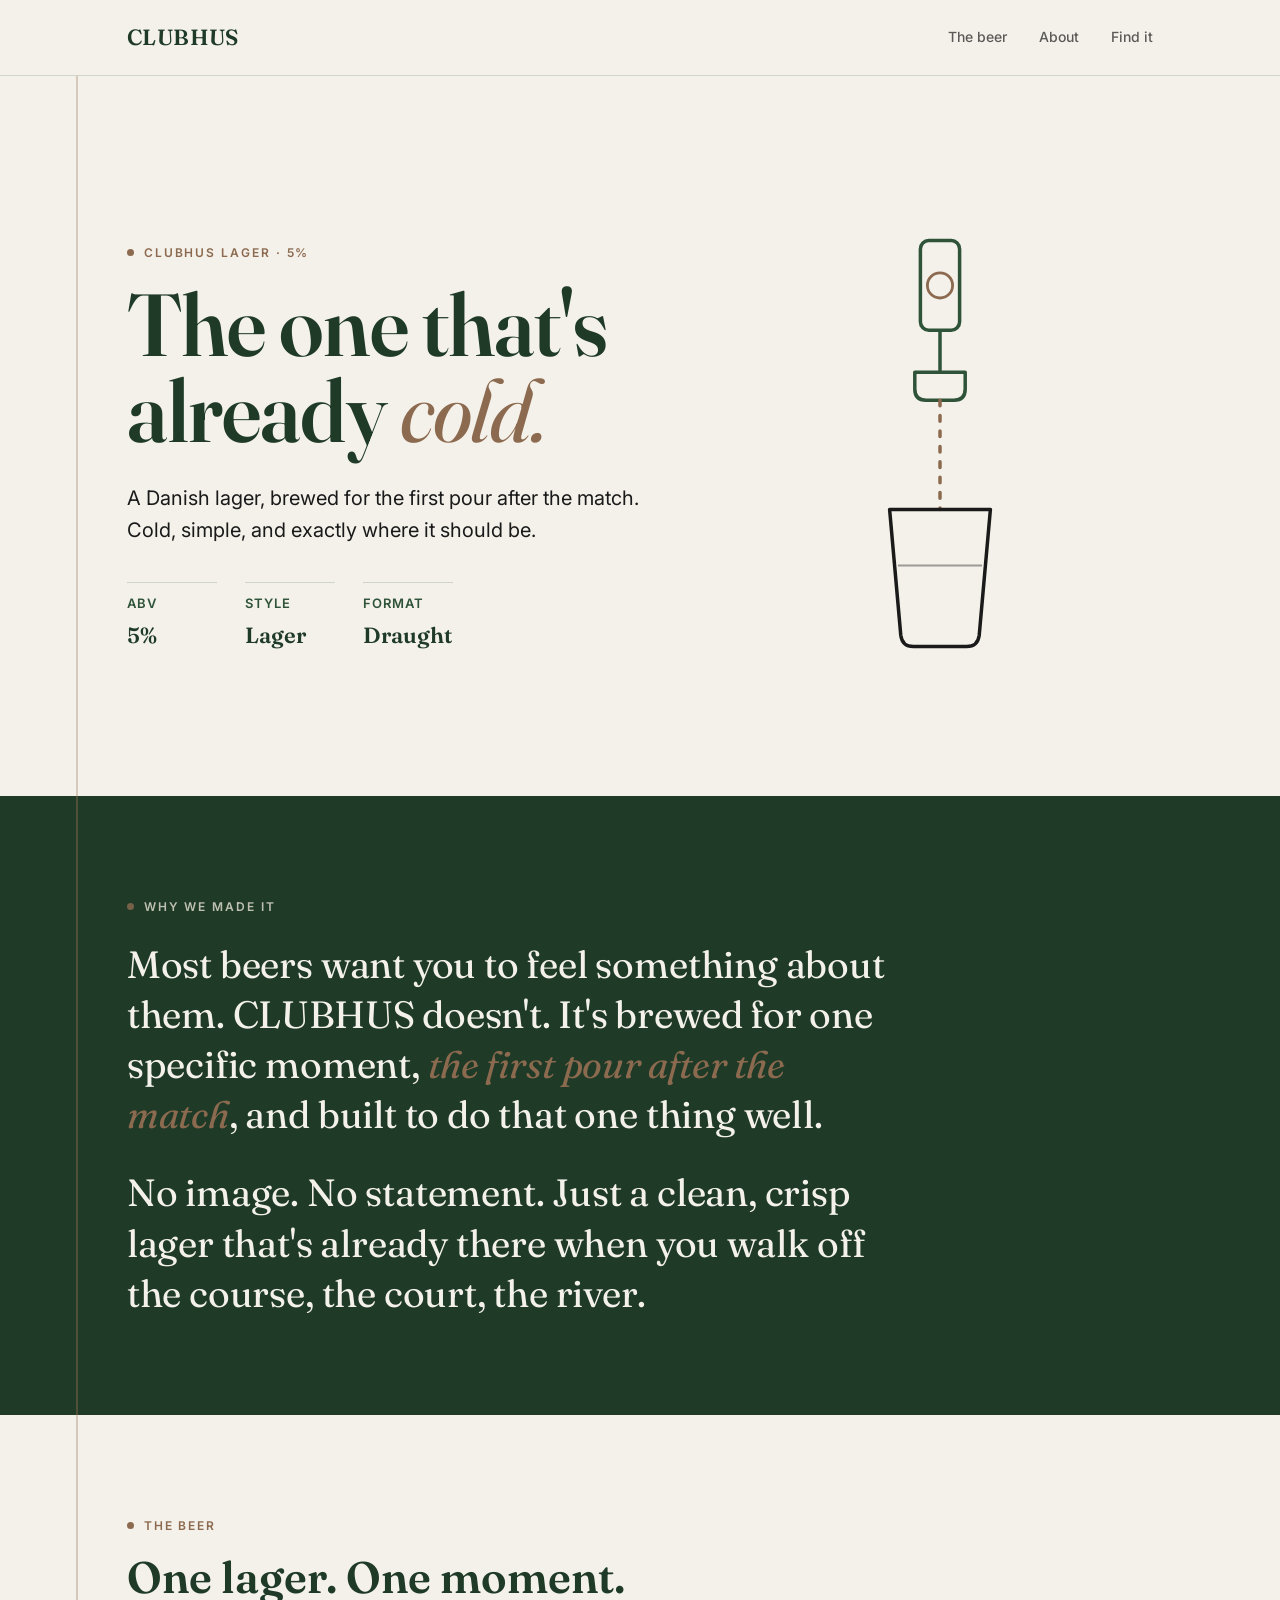
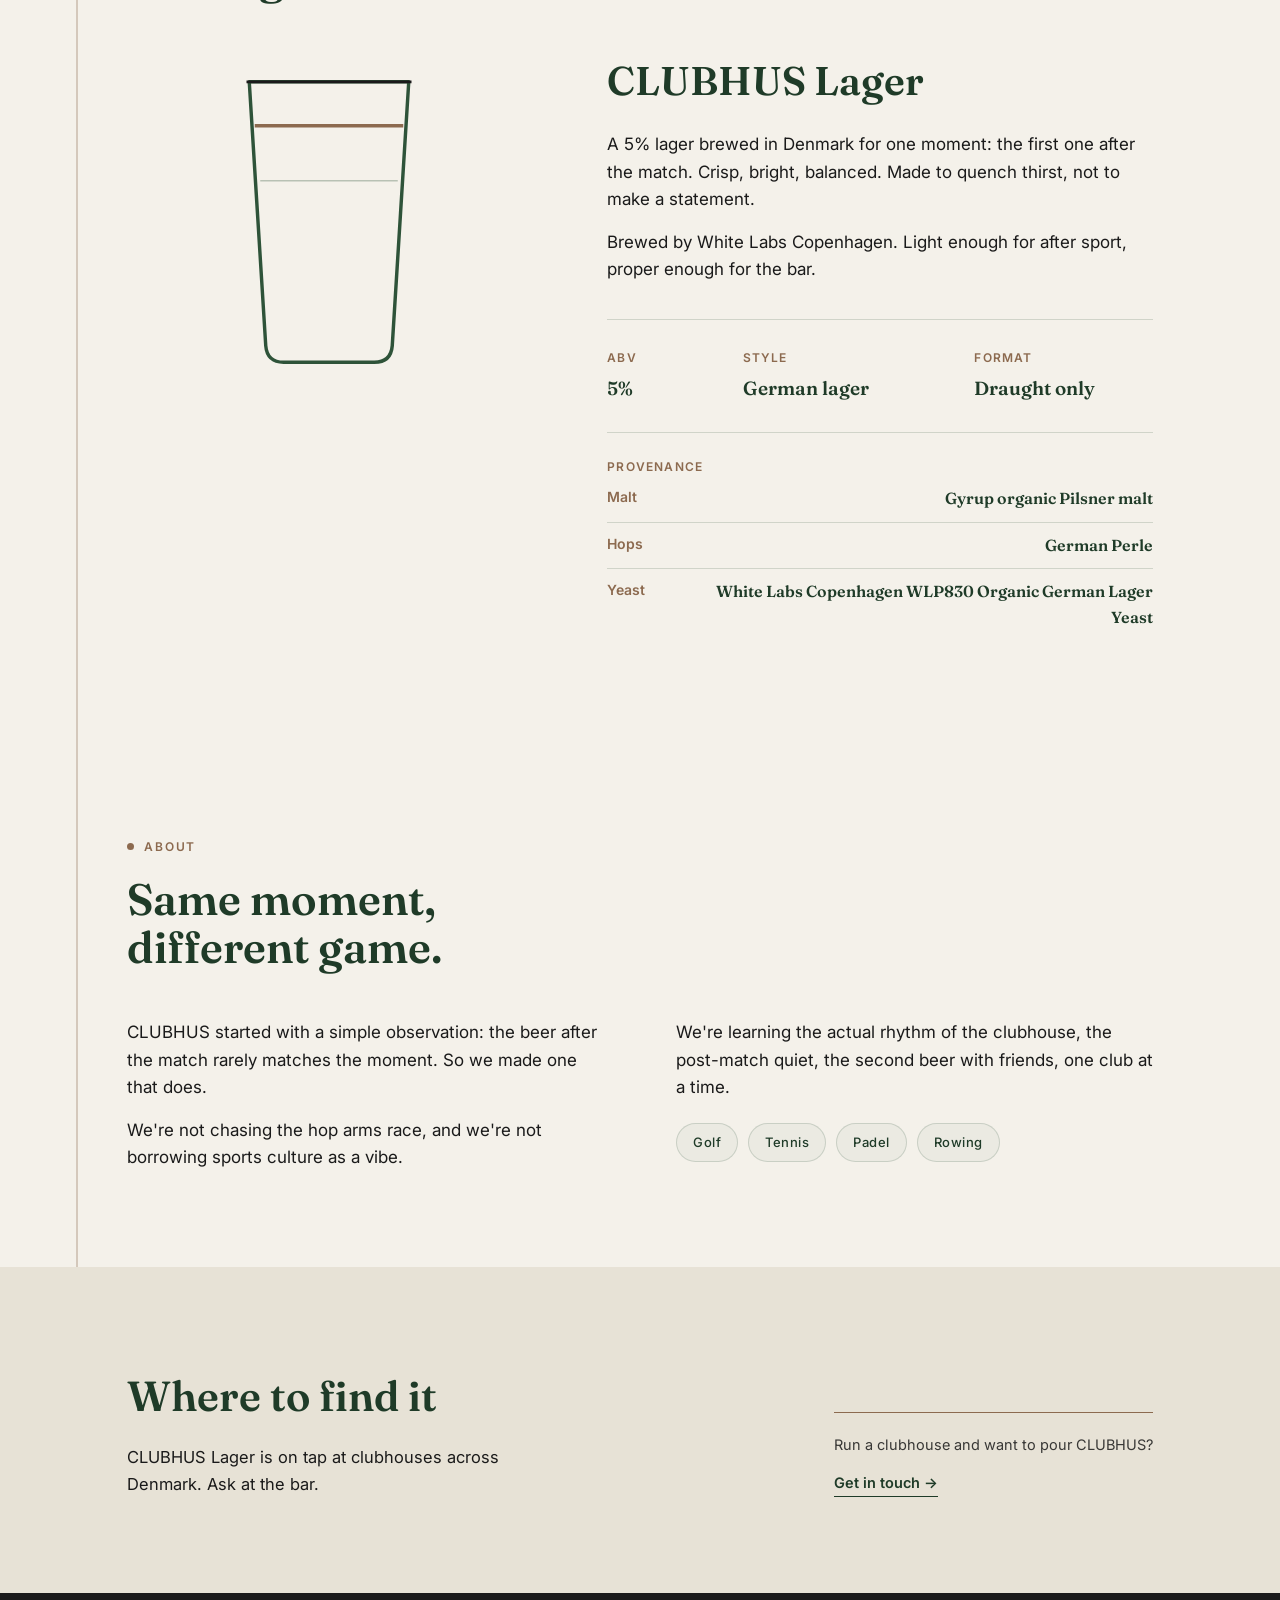
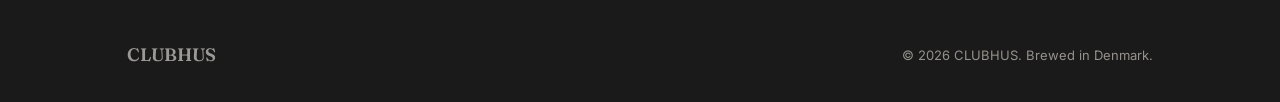
==== preview.html @ ba0eb10e "Merge brand-led tap-redesign as preview, with exact spec list and voice fixes Take the tap-redesign " ====
<!DOCTYPE html>
<html lang="en">
<head>
<meta charset="UTF-8">
<meta name="viewport" content="width=device-width, initial-scale=1.0">
<title>CLUBHUS Lager</title>
<link rel="preconnect" href="https://fonts.googleapis.com">
<link rel="preconnect" href="https://fonts.gstatic.com" crossorigin>
<link href="https://fonts.googleapis.com/css2?family=Fraunces:opsz,wght,SOFT,WONK@9..144,300..900,0..100,0..1&family=Inter:wght@400;500;600&display=swap" rel="stylesheet">
<style>

/* ============ TOKENS ============ */
:root{
  --green-deep:   #1F3B28;
  --green:        #2E5339;
  --chalk:        #F4F1EA;
  --wood:         #8C6A4F;
  --ink:          #1A1A1A;
  --chalk-dim:    #E7E2D6;
  --green-line:   rgba(46,83,57,0.18);

  --display: "Fraunces", Georgia, serif;
  --body: "Inter", -apple-system, sans-serif;

  --container: 1180px;
  --gutter: clamp(24px, 6vw, 96px);
}

*{margin:0;padding:0;box-sizing:border-box;}
html{scroll-behavior:smooth;}
body{
  background:var(--chalk);
  color:var(--ink);
  font-family:var(--body);
  font-size:16px;
  line-height:1.6;
  -webkit-font-smoothing:antialiased;
  overflow-x:hidden;
}

@media (prefers-reduced-motion: reduce){
  *{animation-duration:0.01ms !important; transition-duration:0.01ms !important; scroll-behavior:auto !important;}
}

a{color:inherit;}
a:focus-visible, button:focus-visible{
  outline:2px solid var(--wood);
  outline-offset:3px;
}

img{max-width:100%;display:block;}

/* ============ TAP LINE (signature structural device) ============
   A vertical brass-toned rule runs the length of the page, like the
   line down a tap handle. Section markers sit on it like engraved
   plaques. Hidden on narrow viewports where it would just be noise. */

.tapline{
  position:absolute;
  left:calc(var(--gutter) - 1px);
  top:0;
  bottom:0;
  width:2px;
  background:var(--wood);
  opacity:0.3;
  z-index:0;
}
@media (max-width: 720px){
  .tapline{display:none;}
}

.plaque{
  position:relative;
  display:inline-flex;
  align-items:center;
  gap:10px;
  font-family:var(--body);
  font-size:12px;
  letter-spacing:0.16em;
  text-transform:uppercase;
  color:var(--wood);
  font-weight:600;
}
.plaque::before{
  content:"";
  width:7px;
  height:7px;
  border-radius:50%;
  background:var(--wood);
  display:inline-block;
}

/* ============ LAYOUT SHELL ============ */
.wrap{
  max-width:var(--container);
  margin:0 auto;
  padding:0 var(--gutter);
  position:relative;
}

section{
  position:relative;
  padding:96px 0;
}
@media (max-width:720px){
  section{padding:64px 0;}
}

/* ============ NAV ============ */
header{
  position:sticky;
  top:0;
  z-index:50;
  background:rgba(244,241,234,0.88);
  backdrop-filter:blur(8px);
  border-bottom:1px solid var(--green-line);
}
.nav{
  max-width:var(--container);
  margin:0 auto;
  padding:20px var(--gutter);
  display:flex;
  align-items:center;
  justify-content:space-between;
}
.wordmark{
  font-family:var(--display);
  font-weight:600;
  font-size:22px;
  letter-spacing:0.02em;
  color:var(--green-deep);
  text-decoration:none;
}
.nav-links{
  display:flex;
  gap:32px;
  list-style:none;
  font-size:14px;
  font-weight:500;
}
.nav-links a{
  text-decoration:none;
  color:var(--ink);
  opacity:0.7;
  transition:opacity 0.2s ease;
}
.nav-links a:hover{opacity:1;}
@media (max-width:600px){
  .nav-links{display:none;}
}

/* ============ HERO ============ */
.hero{
  padding-top:clamp(60px, 12vh, 140px);
  padding-bottom:clamp(60px, 10vh, 120px);
  min-height:80vh;
  display:flex;
  align-items:center;
}
.hero-grid{
  display:grid;
  grid-template-columns:1.1fr 0.9fr;
  gap:clamp(32px, 6vw, 80px);
  align-items:center;
  width:100%;
}
@media (max-width:880px){
  .hero-grid{grid-template-columns:1fr; gap:48px;}
  .hero-art{order:-1;}
}

.hero-eyebrow{
  opacity:0;
  animation:rise 0.7s ease forwards;
  animation-delay:0.05s;
}
.hero h1{
  font-family:var(--display);
  font-weight:600;
  font-size:clamp(46px, 7vw, 88px);
  line-height:0.98;
  letter-spacing:-0.01em;
  color:var(--green-deep);
  margin:18px 0 28px;
  opacity:0;
  animation:rise 0.8s ease forwards;
  animation-delay:0.15s;
}
.hero h1 em{
  font-style:italic;
  font-weight:400;
  color:var(--wood);
}
.hero p{
  font-size:clamp(17px, 1.6vw, 20px);
  max-width:46ch;
  color:var(--ink);
  opacity:0;
  animation:rise 0.8s ease forwards;
  animation-delay:0.3s;
}
.hero-meta{
  margin-top:36px;
  display:flex;
  gap:28px;
  flex-wrap:wrap;
  opacity:0;
  animation:rise 0.8s ease forwards;
  animation-delay:0.45s;
}
.meta-item{
  font-size:13px;
  letter-spacing:0.08em;
  text-transform:uppercase;
  color:var(--green);
  font-weight:600;
  border-top:1px solid var(--green-line);
  padding-top:10px;
  min-width:90px;
}
.meta-item b{
  display:block;
  font-family:var(--display);
  font-size:22px;
  letter-spacing:0;
  text-transform:none;
  color:var(--green-deep);
  font-weight:600;
  margin-top:4px;
}

@keyframes rise{
  from{opacity:0; transform:translateY(16px);}
  to{opacity:1; transform:translateY(0);}
}

/* ---- Hero art: tap handle, drawn in line art ---- */
.hero-art{
  display:flex;
  justify-content:center;
  opacity:0;
  animation:rise 1s ease forwards;
  animation-delay:0.2s;
}
.tap-illustration{
  width:min(280px, 70%);
  height:auto;
}
.tap-illustration .pour{
  stroke-dasharray:4 7;
  animation:flow 1.8s linear infinite;
}
@media (prefers-reduced-motion: reduce){
  .tap-illustration .pour{animation:none;}
}
@keyframes flow{
  to{stroke-dashoffset:-110;}
}

/* ============ SECTION HEADINGS ============ */
.section-head{
  margin-bottom:48px;
  max-width:680px;
}
.section-head .plaque{margin-bottom:18px;}
.section-head h2{
  font-family:var(--display);
  font-weight:600;
  font-size:clamp(30px, 4vw, 44px);
  color:var(--green-deep);
  line-height:1.1;
}

/* ============ MANIFESTO ============ */
.manifesto{
  background:var(--green-deep);
  color:var(--chalk);
}
.manifesto .tapline{background:var(--wood); opacity:0.45;}
.manifesto .plaque{color:var(--chalk-dim); opacity:0.8;}
.manifesto .plaque::before{background:var(--wood);}
.manifesto-text{
  max-width:760px;
  font-family:var(--display);
  font-size:clamp(24px, 3.4vw, 38px);
  font-weight:400;
  line-height:1.32;
  letter-spacing:-0.005em;
}
.manifesto-text .accent{
  color:var(--wood);
  font-style:italic;
}

/* ============ THE BEER ============ */
.beer-grid{
  display:grid;
  grid-template-columns:0.85fr 1.15fr;
  gap:clamp(40px, 6vw, 90px);
  align-items:start;
}
@media (max-width:880px){
  .beer-grid{grid-template-columns:1fr; gap:40px;}
}
.glass-art{
  display:flex;
  justify-content:center;
  padding-top:8px;
}
.glass-illustration{
  width:min(220px, 60%);
}

.beer-copy h3{
  font-family:var(--display);
  font-size:clamp(28px,3.2vw,40px);
  font-weight:600;
  color:var(--green-deep);
  margin-bottom:18px;
}
.beer-copy p{
  font-size:17px;
  max-width:56ch;
  margin-bottom:16px;
}
.beer-copy p:last-of-type{margin-bottom:0;}

.facts{
  margin-top:36px;
  border-top:1px solid var(--green-line);
  padding-top:28px;
  display:grid;
  grid-template-columns:repeat(3, auto);
  gap:28px 48px;
}
@media (max-width:540px){
  .facts{grid-template-columns:repeat(2, auto);}
}
.fact dt{
  font-size:12px;
  letter-spacing:0.1em;
  text-transform:uppercase;
  color:var(--wood);
  font-weight:600;
  margin-bottom:6px;
}
.fact dd{
  font-family:var(--display);
  font-size:19px;
  color:var(--green-deep);
  font-weight:600;
}

/* ---- Provenance: full spec list, room for the strain name ---- */
.provenance{
  margin-top:28px;
  border-top:1px solid var(--green-line);
  padding-top:24px;
}
.provenance .plabel{
  font-size:12px;
  letter-spacing:0.1em;
  text-transform:uppercase;
  color:var(--wood);
  font-weight:600;
  margin-bottom:14px;
}
.provenance .prow{
  display:flex;
  justify-content:space-between;
  gap:32px;
  padding:10px 0;
  border-top:1px solid var(--green-line);
}
.provenance .prow:first-child{border-top:none;}
.provenance dt{
  font-size:14px;
  color:var(--wood);
  font-weight:600;
  white-space:nowrap;
}
.provenance dd{
  font-family:var(--display);
  font-size:16px;
  color:var(--green-deep);
  font-weight:600;
  text-align:right;
}

/* ============ ABOUT / CLUBS ROW ============ */
.about-row{
  display:grid;
  grid-template-columns:1fr 1fr;
  gap:clamp(32px, 6vw, 72px);
}
@media (max-width:820px){
  .about-row{grid-template-columns:1fr; gap:48px;}
}
.about-row p{
  font-size:17px;
  margin-bottom:16px;
  max-width:48ch;
}
.about-row p:last-child{margin-bottom:0;}

.clubs-list{
  margin-top:22px;
  display:flex;
  flex-wrap:wrap;
  gap:10px;
}
.club-tag{
  font-size:13px;
  letter-spacing:0.04em;
  padding:8px 16px;
  border:1px solid var(--green-line);
  border-radius:100px;
  color:var(--green-deep);
  font-weight:500;
  background:rgba(46,83,57,0.04);
}

/* ============ FIND IT ============ */
.find{
  background:var(--chalk-dim);
}
.find-grid{
  display:flex;
  justify-content:space-between;
  align-items:flex-end;
  gap:40px;
  flex-wrap:wrap;
}
.find-text h2{
  font-family:var(--display);
  font-size:clamp(28px,3.6vw,42px);
  color:var(--green-deep);
  font-weight:600;
  margin-bottom:14px;
  max-width:14ch;
}
.find-text p{
  max-width:42ch;
  font-size:16.5px;
}

.club-cta{
  border-top:1px solid var(--wood);
  padding-top:20px;
  max-width:320px;
}
.club-cta p{
  font-size:14.5px;
  color:var(--ink);
  opacity:0.85;
  margin-bottom:14px;
}
.club-cta a{
  display:inline-flex;
  align-items:center;
  gap:8px;
  font-weight:600;
  font-size:14.5px;
  text-decoration:none;
  color:var(--green-deep);
  border-bottom:1px solid var(--green-deep);
  padding-bottom:2px;
  transition:gap 0.2s ease;
}
.club-cta a:hover{gap:13px;}

/* ============ FOOTER ============ */
footer{
  background:var(--ink);
  color:var(--chalk-dim);
  padding:48px 0 32px;
}
.footer-row{
  display:flex;
  justify-content:space-between;
  align-items:center;
  flex-wrap:wrap;
  gap:16px;
  font-size:13px;
  opacity:0.6;
}
.footer-word{
  font-family:var(--display);
  font-size:18px;
  color:var(--chalk);
  opacity:1;
  font-weight:600;
}

/* ============ REVEAL ON SCROLL ============ */
.reveal{
  opacity:0;
  transform:translateY(20px);
  transition:opacity 0.7s ease, transform 0.7s ease;
}
.reveal.is-visible{
  opacity:1;
  transform:translateY(0);
}

</style>
</head>
<body>

<header>
  <nav class="nav">
    <a href="#top" class="wordmark">CLUBHUS</a>
    <ul class="nav-links">
      <li><a href="#beer">The beer</a></li>
      <li><a href="#about">About</a></li>
      <li><a href="#find">Find it</a></li>
    </ul>
  </nav>
</header>

<main id="top">

  <!-- ============ HERO ============ -->
  <section class="hero">
    <div class="tapline" aria-hidden="true"></div>
    <div class="wrap hero-grid">
      <div>
        <div class="plaque hero-eyebrow">CLUBHUS Lager &middot; 5%</div>
        <h1>The one that's<br>already <em>cold.</em></h1>
        <p>A Danish lager, brewed for the first pour after the match. Cold, simple, and exactly where it should be.</p>
        <div class="hero-meta">
          <div class="meta-item">ABV<b>5%</b></div>
          <div class="meta-item">Style<b>Lager</b></div>
          <div class="meta-item">Format<b>Draught</b></div>
        </div>
      </div>
      <div class="hero-art">
        <svg class="tap-illustration" viewBox="0 0 200 320" fill="none" xmlns="http://www.w3.org/2000/svg" role="img" aria-label="Line illustration of a tap handle pouring into a glass">
          <!-- tap handle -->
          <rect x="86" y="14" width="28" height="64" rx="6" stroke="#2E5339" stroke-width="2.5"/>
          <line x1="100" y1="78" x2="100" y2="108" stroke="#2E5339" stroke-width="2.5"/>
          <circle cx="100" cy="46" r="9" stroke="#8C6A4F" stroke-width="2"/>
          <!-- spout -->
          <path d="M82 108 H118 V120 Q118 128 110 128 H90 Q82 128 82 120 Z" stroke="#2E5339" stroke-width="2.5" stroke-linejoin="round"/>
          <!-- pour stream -->
          <line class="pour" x1="100" y1="128" x2="100" y2="206" stroke="#8C6A4F" stroke-width="2.5" stroke-linecap="round"/>
          <!-- glass -->
          <path d="M64 206 L72 296 Q73 304 81 304 H119 Q127 304 128 296 L136 206 Z" stroke="#1A1A1A" stroke-width="2.5" stroke-linejoin="round"/>
          <line x1="70" y1="246" x2="130" y2="246" stroke="#1A1A1A" stroke-width="1.4" opacity="0.4"/>
        </svg>
      </div>
    </div>
  </section>

  <!-- ============ MANIFESTO ============ -->
  <section class="manifesto">
    <div class="tapline" aria-hidden="true"></div>
    <div class="wrap reveal">
      <div class="plaque">Why we made it</div>
      <p class="manifesto-text" style="margin-top:22px;">
        Most beers want you to feel something about them. CLUBHUS doesn't.
        It's brewed for one specific moment, <span class="accent">the first pour after the match</span>,
        and built to do that one thing well.
      </p>
      <p class="manifesto-text" style="margin-top:28px;">
        No image. No statement. Just a clean, crisp lager that's already
        there when you walk off the course, the court, the river.
      </p>
    </div>
  </section>

  <!-- ============ THE BEER ============ -->
  <section id="beer">
    <div class="tapline" aria-hidden="true"></div>
    <div class="wrap">
      <div class="section-head reveal">
        <div class="plaque">The beer</div>
        <h2>One lager. One moment.</h2>
      </div>
      <div class="beer-grid reveal">
        <div class="glass-art">
          <svg class="glass-illustration" viewBox="0 0 160 240" fill="none" xmlns="http://www.w3.org/2000/svg" role="img" aria-label="Line illustration of a glass of lager">
            <path d="M22 18 L34 210 Q35 222 47 222 H113 Q125 222 126 210 L138 18 Z" stroke="#2E5339" stroke-width="2.5" stroke-linejoin="round"/>
            <path d="M30 90 H130" stroke="#2E5339" stroke-width="1.2" opacity="0.3"/>
            <path d="M26 50 H134" stroke="#8C6A4F" stroke-width="2.5"/>
            <path d="M20 18 H140" stroke="#1A1A1A" stroke-width="2"/>
          </svg>
        </div>
        <div class="beer-copy">
          <h3>CLUBHUS Lager</h3>
          <p>A 5% lager brewed in Denmark for one moment: the first one after the match. Crisp, bright, balanced. Made to quench thirst, not to make a statement.</p>
          <p>Brewed by White Labs Copenhagen. Light enough for after sport, proper enough for the bar.</p>
          <dl class="facts">
            <div class="fact"><dt>ABV</dt><dd>5%</dd></div>
            <div class="fact"><dt>Style</dt><dd>German lager</dd></div>
            <div class="fact"><dt>Format</dt><dd>Draught only</dd></div>
          </dl>
          <div class="provenance">
            <p class="plabel">Provenance</p>
            <dl>
              <div class="prow"><dt>Malt</dt><dd>Gyrup organic Pilsner malt</dd></div>
              <div class="prow"><dt>Hops</dt><dd>German Perle</dd></div>
              <div class="prow"><dt>Yeast</dt><dd>White Labs Copenhagen WLP830 Organic German Lager Yeast</dd></div>
            </dl>
          </div>
        </div>
      </div>
    </div>
  </section>

  <!-- ============ ABOUT ============ -->
  <section id="about">
    <div class="tapline" aria-hidden="true"></div>
    <div class="wrap">
      <div class="section-head reveal">
        <div class="plaque">About</div>
        <h2>Same moment,<br>different game.</h2>
      </div>
      <div class="about-row reveal">
        <div>
          <p>CLUBHUS started with a simple observation: the beer after the match rarely matches the moment. So we made one that does.</p>
          <p>We're not chasing the hop arms race, and we're not borrowing sports culture as a vibe.</p>
        </div>
        <div>
          <p>We're learning the actual rhythm of the clubhouse, the post-match quiet, the second beer with friends, one club at a time.</p>
          <div class="clubs-list">
            <span class="club-tag">Golf</span>
            <span class="club-tag">Tennis</span>
            <span class="club-tag">Padel</span>
            <span class="club-tag">Rowing</span>
          </div>
        </div>
      </div>
    </div>
  </section>

  <!-- ============ FIND IT ============ -->
  <section id="find" class="find">
    <div class="wrap find-grid reveal">
      <div class="find-text">
        <h2>Where to find it</h2>
        <p>CLUBHUS Lager is on tap at clubhouses across Denmark. Ask at the bar.</p>
      </div>
      <div class="club-cta">
        <p>Run a clubhouse and want to pour CLUBHUS?</p>
        <a href="mailto:hello@clubhus.dk">Get in touch &rarr;</a>
      </div>
    </div>
  </section>

</main>

<footer>
  <div class="wrap footer-row">
    <span class="footer-word">CLUBHUS</span>
    <span>&copy; 2026 CLUBHUS. Brewed in Denmark.</span>
  </div>
</footer>

<script>
  // Scroll reveal: simple, no library, respects reduced motion via CSS above
  const revealEls = document.querySelectorAll('.reveal');
  const observer = new IntersectionObserver((entries) => {
    entries.forEach(entry => {
      if (entry.isIntersecting) {
        entry.target.classList.add('is-visible');
        observer.unobserve(entry.target);
      }
    });
  }, { threshold: 0.15 });
  revealEls.forEach(el => observer.observe(el));
</script>

</body>
</html>
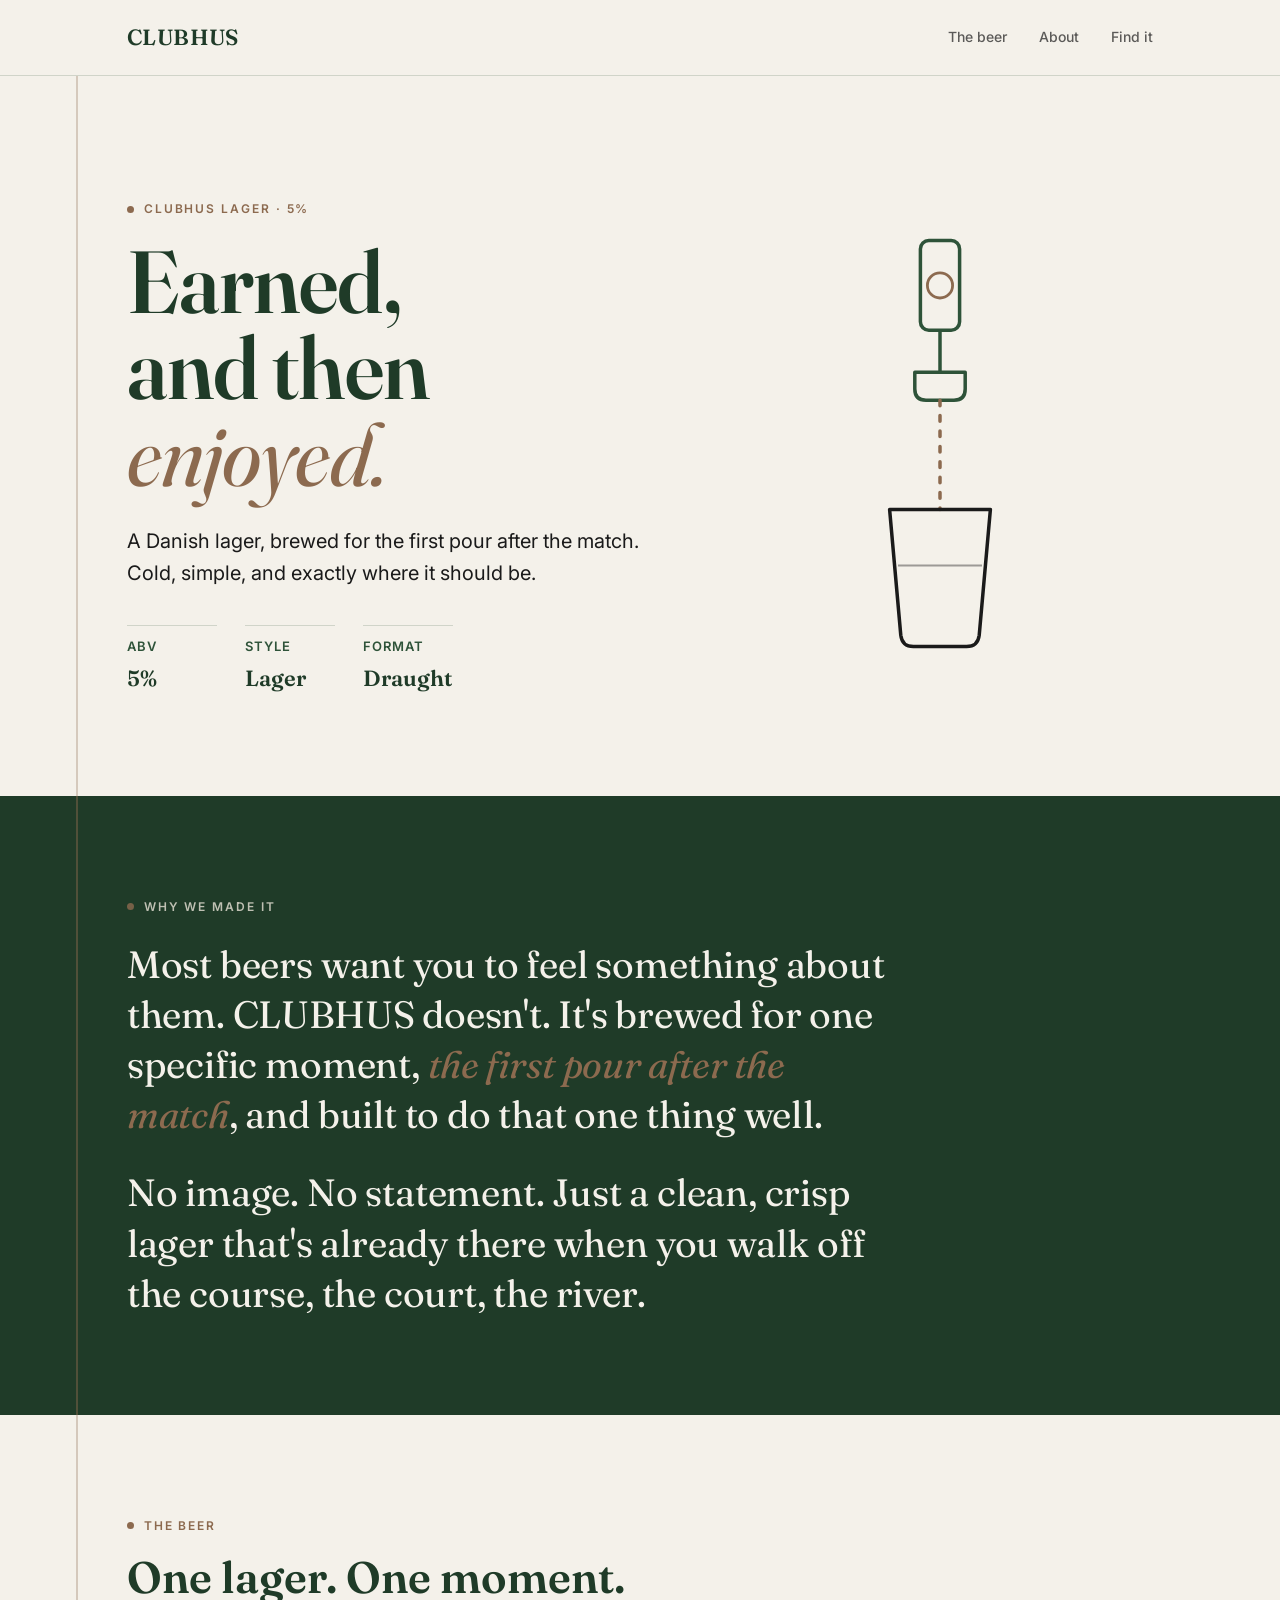
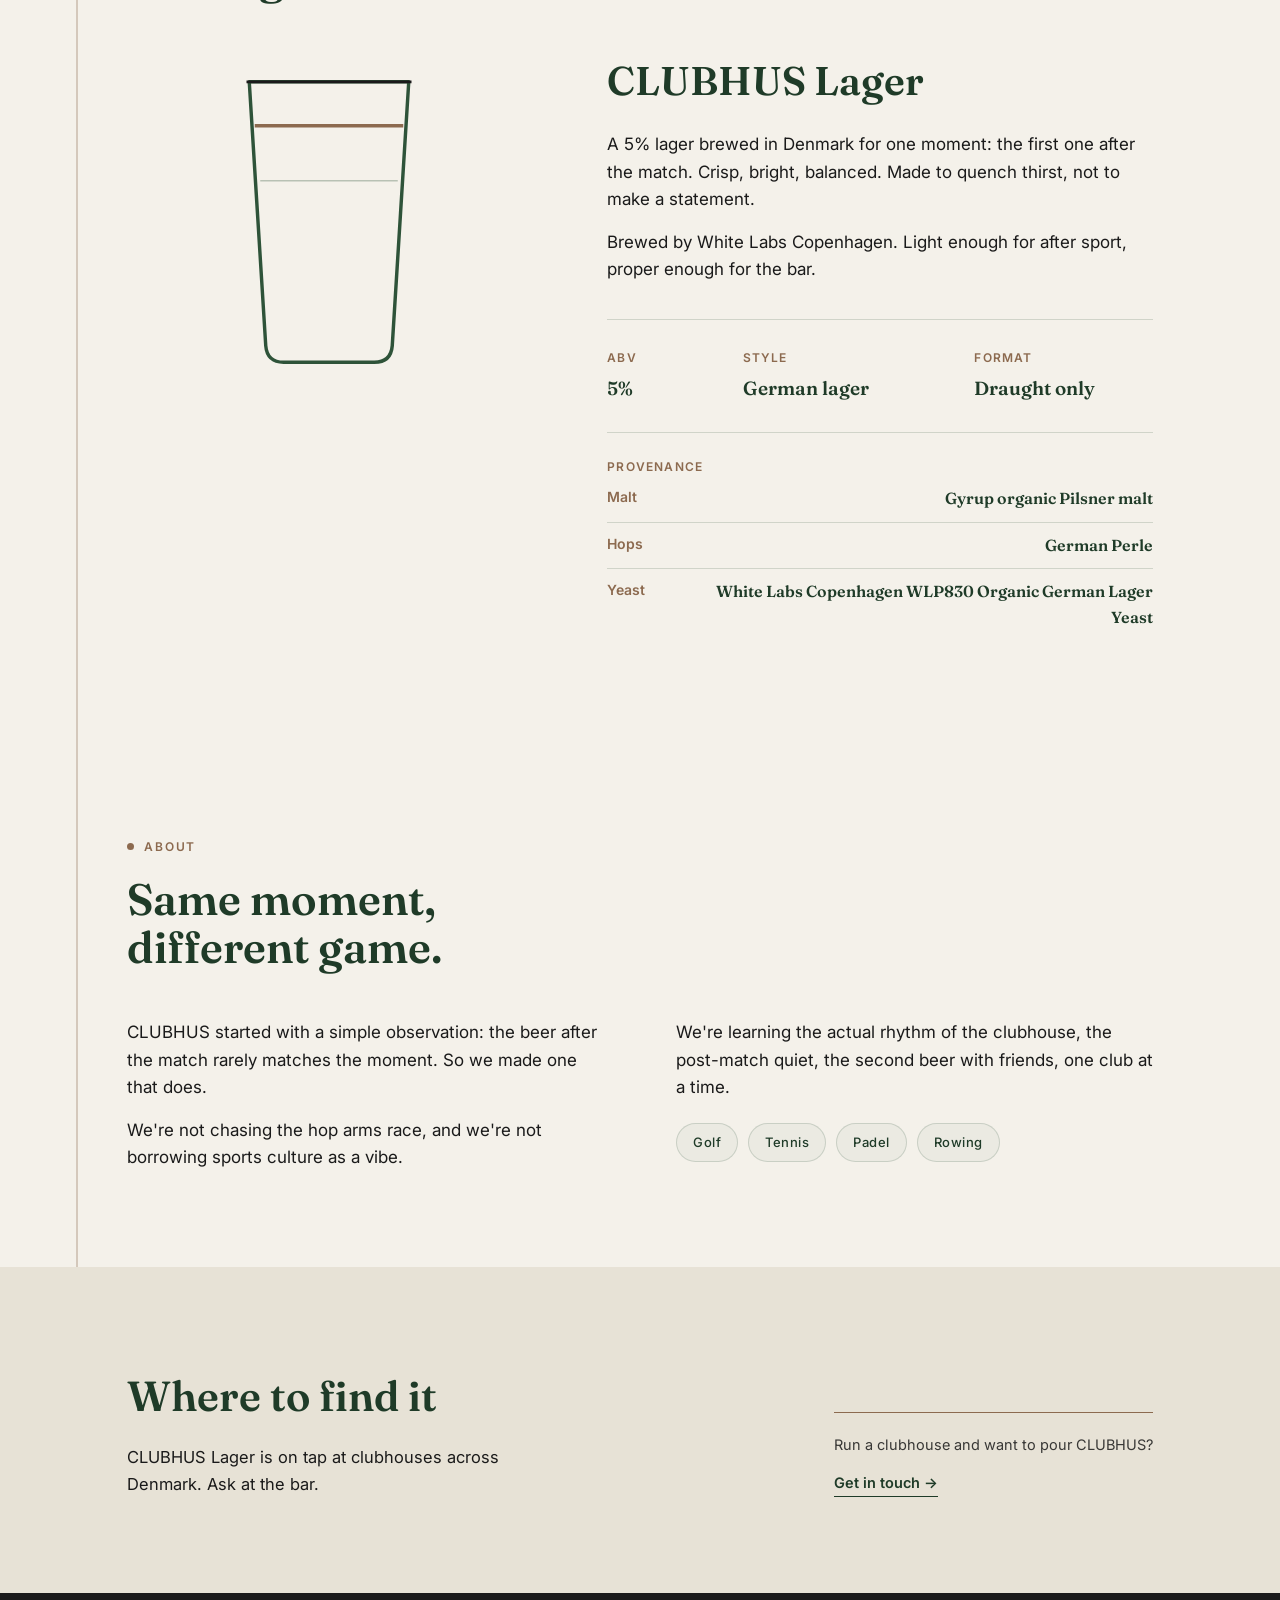
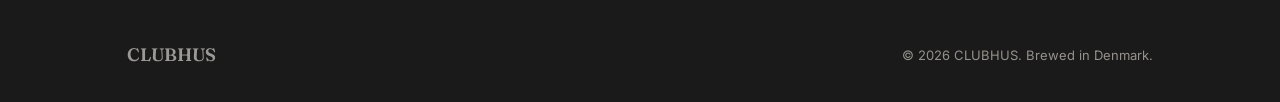
==== commit fa1cb0cf: "Update hero line to 'Earned, and then enjoyed.' Co-Authored-By: Claude Opus 4.8 <noreply@anthropic.c" ====
--- a/preview.html
+++ b/preview.html
@@ -526,7 +526,7 @@
     <div class="wrap hero-grid">
       <div>
         <div class="plaque hero-eyebrow">CLUBHUS Lager &middot; 5%</div>
-        <h1>The one that's<br>already <em>cold.</em></h1>
+        <h1>Earned,<br>and then <em>enjoyed.</em></h1>
         <p>A Danish lager, brewed for the first pour after the match. Cold, simple, and exactly where it should be.</p>
         <div class="hero-meta">
           <div class="meta-item">ABV<b>5%</b></div>
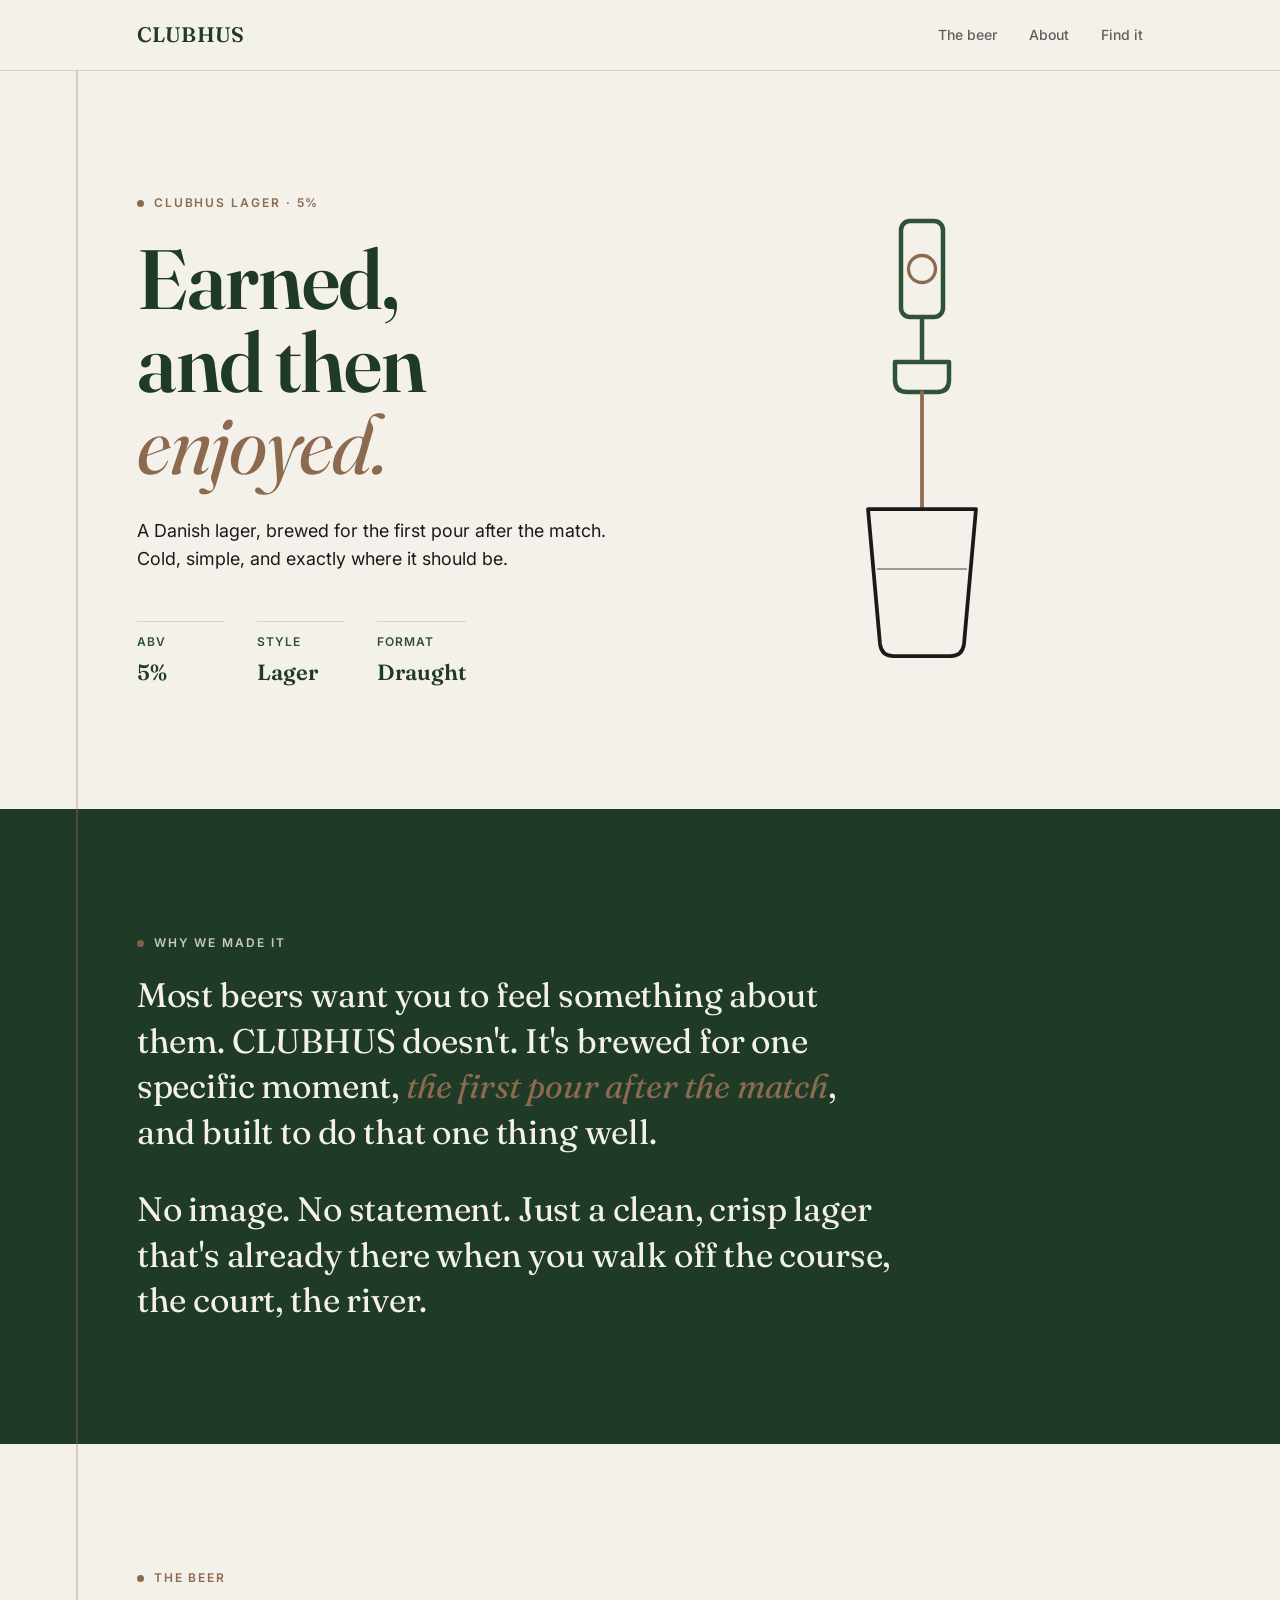
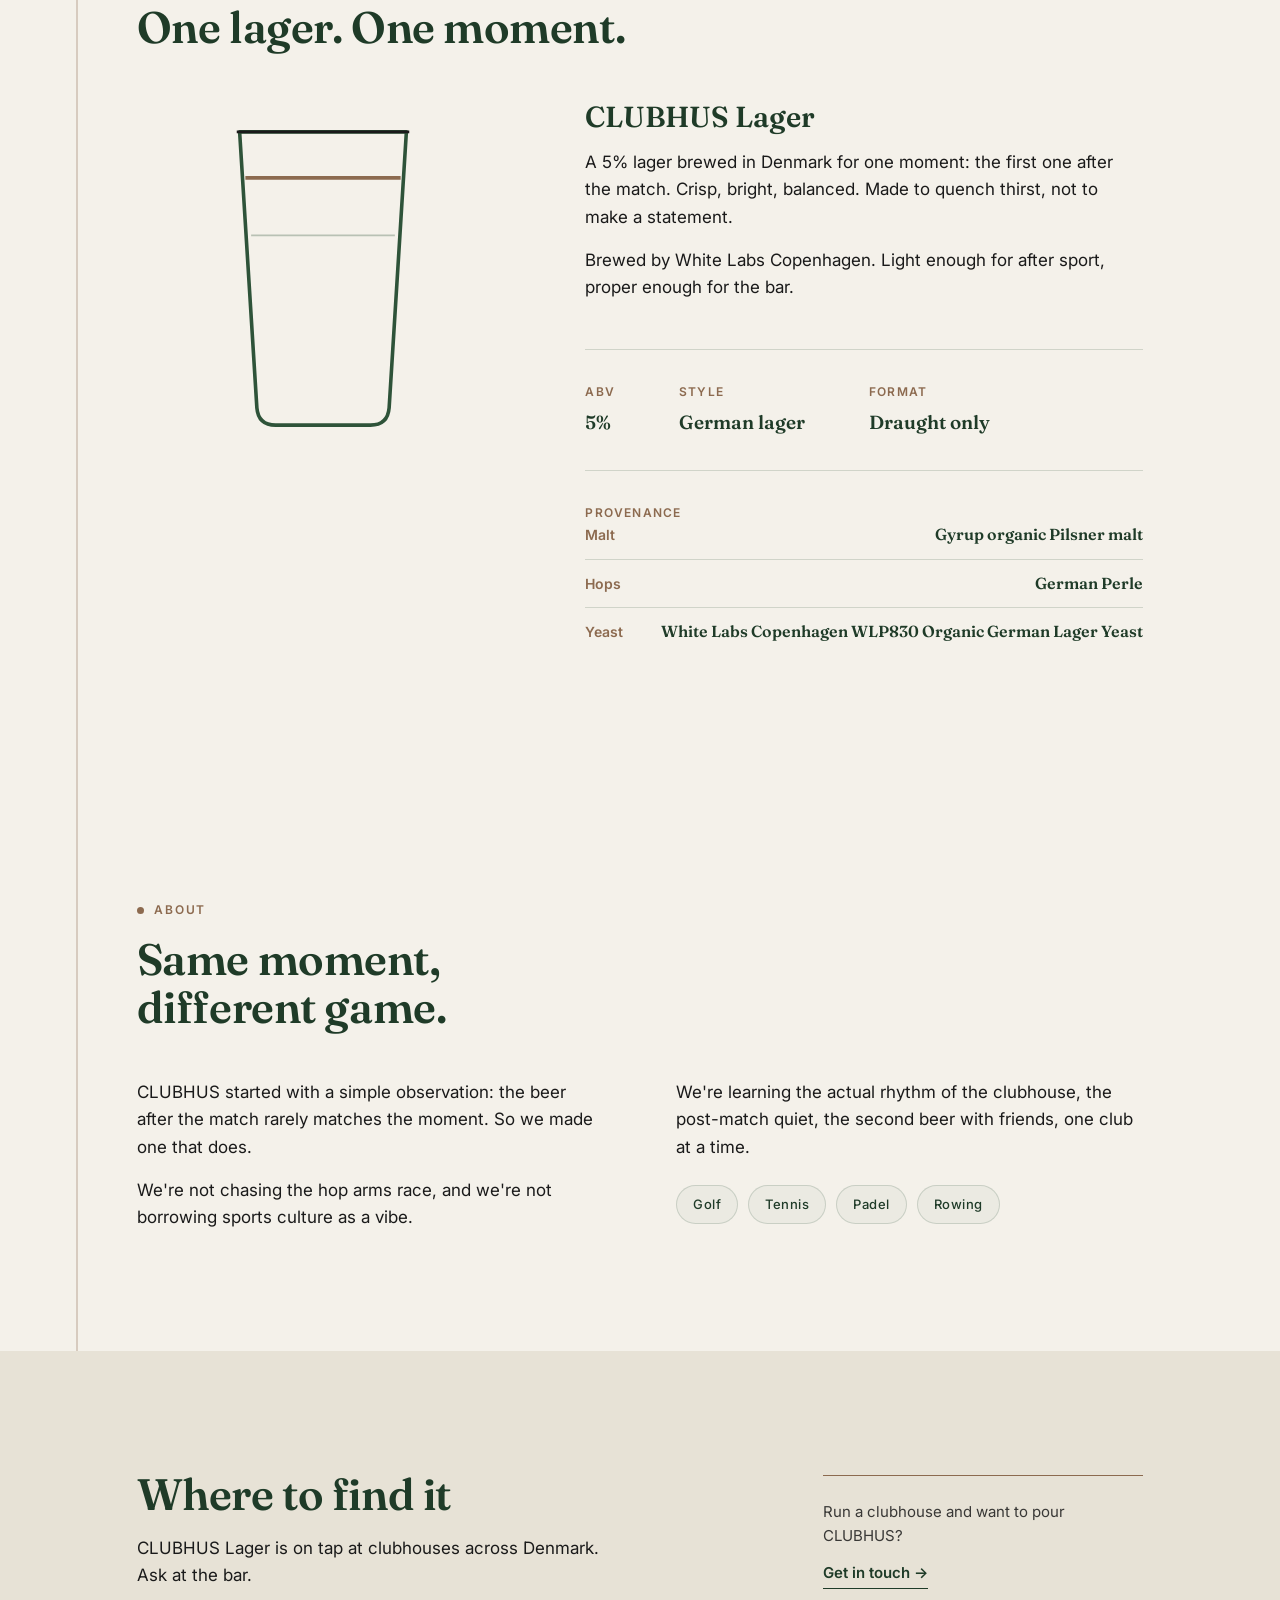
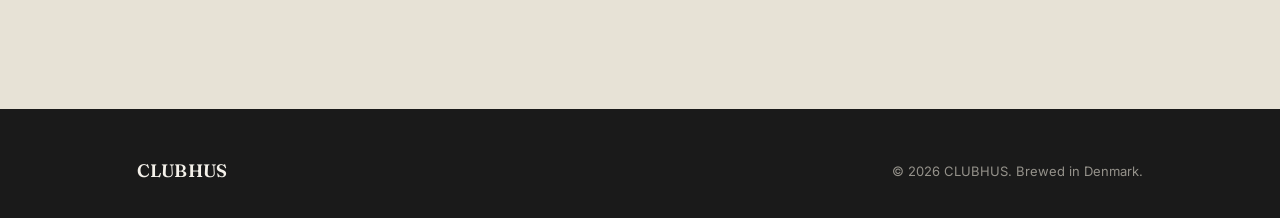
==== commit ebf14741: "Design/frontend polish pass on v2 (brand-led, no content changes) Tokenized spacing + type scale and" ====
--- a/preview.html
+++ b/preview.html
@@ -4,6 +4,10 @@
 <meta charset="UTF-8">
 <meta name="viewport" content="width=device-width, initial-scale=1.0">
 <title>CLUBHUS Lager</title>
+<meta name="description" content="CLUBHUS Lager. A 5% Danish lager, brewed for the first pour after the match. Draught only.">
+<meta name="theme-color" content="#2E5339">
+<meta name="robots" content="noindex, nofollow">
+<script>document.documentElement.classList.add('js');</script>
 <link rel="preconnect" href="https://fonts.googleapis.com">
 <link rel="preconnect" href="https://fonts.gstatic.com" crossorigin>
 <link href="https://fonts.googleapis.com/css2?family=Fraunces:opsz,wght,SOFT,WONK@9..144,300..900,0..100,0..1&family=Inter:wght@400;500;600&display=swap" rel="stylesheet">
@@ -11,19 +15,43 @@
 
 /* ============ TOKENS ============ */
 :root{
-  --green-deep:   #1F3B28;
-  --green:        #2E5339;
-  --chalk:        #F4F1EA;
-  --wood:         #8C6A4F;
-  --ink:          #1A1A1A;
-  --chalk-dim:    #E7E2D6;
-  --green-line:   rgba(46,83,57,0.18);
+  /* palette (locked) */
+  --green-deep: #1F3B28;
+  --green:      #2E5339;
+  --chalk:      #F4F1EA;
+  --wood:       #8C6A4F;
+  --ink:        #1A1A1A;
+  --chalk-dim:  #E7E2D6;
+  --green-line: rgba(46,83,57,0.18);
 
   --display: "Fraunces", Georgia, serif;
-  --body: "Inter", -apple-system, sans-serif;
-
-  --container: 1180px;
-  --gutter: clamp(24px, 6vw, 96px);
+  --body: "Inter", -apple-system, BlinkMacSystemFont, "Segoe UI", sans-serif;
+
+  --container: 1160px;
+  --gutter: clamp(22px, 6vw, 96px);
+
+  /* spacing scale: one 8px rhythm, used everywhere */
+  --space-1: 8px;
+  --space-2: 16px;
+  --space-3: 24px;
+  --space-4: 32px;
+  --space-5: 48px;
+  --space-6: 64px;
+  --section-y: clamp(72px, 10vw, 120px);
+
+  /* type scale: display steps down cleanly h1 > h2 > h3 > lead > body */
+  --fs-display:  clamp(46px, 6.6vw, 84px);
+  --fs-lead:     clamp(23px, 3vw, 34px);
+  --fs-h2:       clamp(29px, 3.6vw, 44px);
+  --fs-h3:       clamp(22px, 2.3vw, 29px);
+  --fs-body-lg:  clamp(17px, 1.4vw, 19px);
+  --fs-body:     17px;
+
+  /* motion */
+  --ease: cubic-bezier(0.22, 0.61, 0.36, 1);
+
+  /* single content-stacking breakpoint */
+  --stack: 880px;
 }
 
 *{margin:0;padding:0;box-sizing:border-box;}
@@ -35,11 +63,25 @@
   font-size:16px;
   line-height:1.6;
   -webkit-font-smoothing:antialiased;
+  text-rendering:optimizeLegibility;
   overflow-x:hidden;
 }
 
+/* Every display element shares one serif treatment and optical sizing,
+   so Fraunces gets its age at large sizes and stays legible when small. */
+h1, h2, h3, .wordmark, .footer-word, .fact dd, .provenance dd, .manifesto-text, .meta-item b{
+  font-family:var(--display);
+  font-optical-sizing:auto;
+}
+h1, h2, h3{ text-wrap:balance; }
+
 @media (prefers-reduced-motion: reduce){
-  *{animation-duration:0.01ms !important; transition-duration:0.01ms !important; scroll-behavior:auto !important;}
+  *{
+    animation-duration:0.01ms !important;
+    animation-iteration-count:1 !important;
+    transition-duration:0.01ms !important;
+    scroll-behavior:auto !important;
+  }
 }
 
 a{color:inherit;}
@@ -47,14 +89,12 @@
   outline:2px solid var(--wood);
   outline-offset:3px;
 }
-
 img{max-width:100%;display:block;}
 
 /* ============ TAP LINE (signature structural device) ============
-   A vertical brass-toned rule runs the length of the page, like the
-   line down a tap handle. Section markers sit on it like engraved
-   plaques. Hidden on narrow viewports where it would just be noise. */
-
+   A vertical brass rule runs the length of the page, like the line down a
+   tap handle. It holds at narrow widths too: it simply becomes the left
+   margin rule of the text column, and only softens on the tightest phones. */
 .tapline{
   position:absolute;
   left:calc(var(--gutter) - 1px);
@@ -62,11 +102,11 @@
   bottom:0;
   width:2px;
   background:var(--wood);
-  opacity:0.3;
+  opacity:0.28;
   z-index:0;
 }
-@media (max-width: 720px){
-  .tapline{display:none;}
+@media (max-width:460px){
+  .tapline{opacity:0.2;}
 }
 
 .plaque{
@@ -80,6 +120,7 @@
   text-transform:uppercase;
   color:var(--wood);
   font-weight:600;
+  line-height:1;
 }
 .plaque::before{
   content:"";
@@ -97,43 +138,40 @@
   padding:0 var(--gutter);
   position:relative;
 }
-
 section{
   position:relative;
-  padding:96px 0;
-}
-@media (max-width:720px){
-  section{padding:64px 0;}
-}
+  padding:var(--section-y) 0;
+}
+section[id]{ scroll-margin-top:88px; } /* clear the sticky nav on anchor jumps */
 
 /* ============ NAV ============ */
 header{
   position:sticky;
   top:0;
   z-index:50;
-  background:rgba(244,241,234,0.88);
-  backdrop-filter:blur(8px);
+  background:rgba(244,241,234,0.85);
+  backdrop-filter:blur(10px);
+  -webkit-backdrop-filter:blur(10px);
   border-bottom:1px solid var(--green-line);
 }
 .nav{
   max-width:var(--container);
   margin:0 auto;
-  padding:20px var(--gutter);
+  padding:18px var(--gutter);
   display:flex;
   align-items:center;
   justify-content:space-between;
 }
 .wordmark{
-  font-family:var(--display);
-  font-weight:600;
-  font-size:22px;
-  letter-spacing:0.02em;
+  font-weight:600;
+  font-size:21px;
+  letter-spacing:0.01em;
   color:var(--green-deep);
   text-decoration:none;
 }
 .nav-links{
   display:flex;
-  gap:32px;
+  gap:var(--space-4);
   list-style:none;
   font-size:14px;
   font-weight:500;
@@ -141,8 +179,8 @@
 .nav-links a{
   text-decoration:none;
   color:var(--ink);
-  opacity:0.7;
-  transition:opacity 0.2s ease;
+  opacity:0.68;
+  transition:opacity 0.2s var(--ease);
 }
 .nav-links a:hover{opacity:1;}
 @media (max-width:600px){
@@ -151,40 +189,30 @@
 
 /* ============ HERO ============ */
 .hero{
-  padding-top:clamp(60px, 12vh, 140px);
-  padding-bottom:clamp(60px, 10vh, 120px);
-  min-height:80vh;
+  padding-block:clamp(56px, 9vh, 112px);
+  min-height:82vh;
   display:flex;
   align-items:center;
 }
 .hero-grid{
   display:grid;
-  grid-template-columns:1.1fr 0.9fr;
+  grid-template-columns:1.05fr 0.95fr;
   gap:clamp(32px, 6vw, 80px);
   align-items:center;
   width:100%;
 }
 @media (max-width:880px){
-  .hero-grid{grid-template-columns:1fr; gap:48px;}
+  .hero-grid{grid-template-columns:1fr; gap:var(--space-6);}
   .hero-art{order:-1;}
 }
 
-.hero-eyebrow{
-  opacity:0;
-  animation:rise 0.7s ease forwards;
-  animation-delay:0.05s;
-}
 .hero h1{
-  font-family:var(--display);
-  font-weight:600;
-  font-size:clamp(46px, 7vw, 88px);
+  font-weight:600;
+  font-size:var(--fs-display);
   line-height:0.98;
-  letter-spacing:-0.01em;
-  color:var(--green-deep);
-  margin:18px 0 28px;
-  opacity:0;
-  animation:rise 0.8s ease forwards;
-  animation-delay:0.15s;
+  letter-spacing:-0.015em;
+  color:var(--green-deep);
+  margin:var(--space-3) 0 var(--space-4);
 }
 .hero h1 em{
   font-style:italic;
@@ -192,35 +220,29 @@
   color:var(--wood);
 }
 .hero p{
-  font-size:clamp(17px, 1.6vw, 20px);
-  max-width:46ch;
+  font-size:var(--fs-body-lg);
+  line-height:1.55;
+  max-width:44ch;
   color:var(--ink);
-  opacity:0;
-  animation:rise 0.8s ease forwards;
-  animation-delay:0.3s;
 }
 .hero-meta{
-  margin-top:36px;
-  display:flex;
-  gap:28px;
+  margin-top:var(--space-5);
+  display:flex;
+  gap:var(--space-4);
   flex-wrap:wrap;
-  opacity:0;
-  animation:rise 0.8s ease forwards;
-  animation-delay:0.45s;
 }
 .meta-item{
-  font-size:13px;
-  letter-spacing:0.08em;
+  font-size:12px;
+  letter-spacing:0.09em;
   text-transform:uppercase;
   color:var(--green);
   font-weight:600;
   border-top:1px solid var(--green-line);
   padding-top:10px;
-  min-width:90px;
+  min-width:88px;
 }
 .meta-item b{
   display:block;
-  font-family:var(--display);
   font-size:22px;
   letter-spacing:0;
   text-transform:none;
@@ -229,46 +251,52 @@
   margin-top:4px;
 }
 
+/* Hero entrance: one quiet staggered rise, then still. */
+.hero-eyebrow{opacity:0; animation:rise 0.7s var(--ease) forwards 0.05s;}
+.hero h1{opacity:0; animation:rise 0.8s var(--ease) forwards 0.15s;}
+.hero p{opacity:0; animation:rise 0.8s var(--ease) forwards 0.30s;}
+.hero-meta{opacity:0; animation:rise 0.8s var(--ease) forwards 0.45s;}
+.hero-art{opacity:0; animation:rise 1s var(--ease) forwards 0.20s;}
 @keyframes rise{
   from{opacity:0; transform:translateY(16px);}
   to{opacity:1; transform:translateY(0);}
 }
 
-/* ---- Hero art: tap handle, drawn in line art ---- */
+/* ---- Hero art: tap handle line-art, scaled to sit against the display type ---- */
 .hero-art{
   display:flex;
   justify-content:center;
-  opacity:0;
-  animation:rise 1s ease forwards;
-  animation-delay:0.2s;
 }
 .tap-illustration{
-  width:min(280px, 70%);
+  width:clamp(210px, 26vw, 300px);
   height:auto;
 }
+/* the pour draws in once as part of the entrance, then holds, no loop */
 .tap-illustration .pour{
-  stroke-dasharray:4 7;
-  animation:flow 1.8s linear infinite;
-}
+  stroke-dasharray:82;
+  stroke-dashoffset:82;
+  animation:draw 0.9s var(--ease) forwards 0.75s;
+}
+@keyframes draw{ to{stroke-dashoffset:0;} }
 @media (prefers-reduced-motion: reduce){
-  .tap-illustration .pour{animation:none;}
-}
-@keyframes flow{
-  to{stroke-dashoffset:-110;}
+  .tap-illustration .pour{animation:none; stroke-dashoffset:0;}
+}
+@media (max-width:880px){
+  .tap-illustration{width:clamp(180px, 40vw, 230px);}
 }
 
 /* ============ SECTION HEADINGS ============ */
 .section-head{
-  margin-bottom:48px;
+  margin-bottom:var(--space-5);
   max-width:680px;
 }
-.section-head .plaque{margin-bottom:18px;}
+.section-head .plaque{margin-bottom:20px;}
 .section-head h2{
-  font-family:var(--display);
-  font-weight:600;
-  font-size:clamp(30px, 4vw, 44px);
-  color:var(--green-deep);
-  line-height:1.1;
+  font-weight:600;
+  font-size:var(--fs-h2);
+  color:var(--green-deep);
+  line-height:1.08;
+  letter-spacing:-0.01em;
 }
 
 /* ============ MANIFESTO ============ */
@@ -276,17 +304,17 @@
   background:var(--green-deep);
   color:var(--chalk);
 }
-.manifesto .tapline{background:var(--wood); opacity:0.45;}
-.manifesto .plaque{color:var(--chalk-dim); opacity:0.8;}
+.manifesto .tapline{opacity:0.42;}
+.manifesto .plaque{color:var(--chalk-dim); opacity:0.85; margin-bottom:var(--space-3);}
 .manifesto .plaque::before{background:var(--wood);}
 .manifesto-text{
   max-width:760px;
-  font-family:var(--display);
-  font-size:clamp(24px, 3.4vw, 38px);
+  font-size:var(--fs-lead);
   font-weight:400;
-  line-height:1.32;
+  line-height:1.34;
   letter-spacing:-0.005em;
 }
+.manifesto-text + .manifesto-text{margin-top:var(--space-4);}
 .manifesto-text .accent{
   color:var(--wood);
   font-style:italic;
@@ -295,46 +323,47 @@
 /* ============ THE BEER ============ */
 .beer-grid{
   display:grid;
-  grid-template-columns:0.85fr 1.15fr;
-  gap:clamp(40px, 6vw, 90px);
+  grid-template-columns:0.8fr 1.2fr;
+  gap:clamp(40px, 6vw, 88px);
   align-items:start;
 }
 @media (max-width:880px){
-  .beer-grid{grid-template-columns:1fr; gap:40px;}
+  .beer-grid{grid-template-columns:1fr; gap:var(--space-6);}
 }
 .glass-art{
   display:flex;
   justify-content:center;
-  padding-top:8px;
+  padding-top:6px;
 }
 .glass-illustration{
-  width:min(220px, 60%);
+  width:clamp(170px, 20vw, 230px);
 }
 
 .beer-copy h3{
-  font-family:var(--display);
-  font-size:clamp(28px,3.2vw,40px);
-  font-weight:600;
-  color:var(--green-deep);
-  margin-bottom:18px;
+  font-size:var(--fs-h3);
+  font-weight:600;
+  color:var(--green-deep);
+  line-height:1.15;
+  margin-bottom:var(--space-2);
 }
 .beer-copy p{
-  font-size:17px;
+  font-size:var(--fs-body);
   max-width:56ch;
-  margin-bottom:16px;
+  margin-bottom:var(--space-2);
 }
 .beer-copy p:last-of-type{margin-bottom:0;}
 
 .facts{
-  margin-top:36px;
+  margin-top:var(--space-5);
   border-top:1px solid var(--green-line);
-  padding-top:28px;
+  padding-top:var(--space-4);
   display:grid;
   grid-template-columns:repeat(3, auto);
-  gap:28px 48px;
+  gap:var(--space-3) var(--space-6);
+  justify-content:start;
 }
 @media (max-width:540px){
-  .facts{grid-template-columns:repeat(2, auto);}
+  .facts{grid-template-columns:repeat(2, 1fr);}
 }
 .fact dt{
   font-size:12px;
@@ -345,7 +374,6 @@
   margin-bottom:6px;
 }
 .fact dd{
-  font-family:var(--display);
   font-size:19px;
   color:var(--green-deep);
   font-weight:600;
@@ -353,9 +381,9 @@
 
 /* ---- Provenance: full spec list, room for the strain name ---- */
 .provenance{
-  margin-top:28px;
+  margin-top:var(--space-4);
   border-top:1px solid var(--green-line);
-  padding-top:24px;
+  padding-top:var(--space-4);
 }
 .provenance .plabel{
   font-size:12px;
@@ -363,16 +391,17 @@
   text-transform:uppercase;
   color:var(--wood);
   font-weight:600;
-  margin-bottom:14px;
+  margin-bottom:var(--space-2);
 }
 .provenance .prow{
   display:flex;
   justify-content:space-between;
-  gap:32px;
-  padding:10px 0;
+  align-items:baseline;
+  gap:var(--space-4);
+  padding:11px 0;
   border-top:1px solid var(--green-line);
 }
-.provenance .prow:first-child{border-top:none;}
+.provenance .prow:first-of-type{border-top:none; padding-top:0;}
 .provenance dt{
   font-size:14px;
   color:var(--wood);
@@ -380,11 +409,14 @@
   white-space:nowrap;
 }
 .provenance dd{
-  font-family:var(--display);
   font-size:16px;
   color:var(--green-deep);
   font-weight:600;
   text-align:right;
+}
+@media (max-width:480px){
+  .provenance .prow{flex-direction:column; gap:2px;}
+  .provenance dd{text-align:left;}
 }
 
 /* ============ ABOUT / CLUBS ROW ============ */
@@ -393,18 +425,18 @@
   grid-template-columns:1fr 1fr;
   gap:clamp(32px, 6vw, 72px);
 }
-@media (max-width:820px){
-  .about-row{grid-template-columns:1fr; gap:48px;}
+@media (max-width:880px){
+  .about-row{grid-template-columns:1fr; gap:var(--space-5);}
 }
 .about-row p{
-  font-size:17px;
-  margin-bottom:16px;
+  font-size:var(--fs-body);
+  margin-bottom:var(--space-2);
   max-width:48ch;
 }
 .about-row p:last-child{margin-bottom:0;}
 
 .clubs-list{
-  margin-top:22px;
+  margin-top:var(--space-3);
   display:flex;
   flex-wrap:wrap;
   gap:10px;
@@ -428,44 +460,45 @@
   display:flex;
   justify-content:space-between;
   align-items:flex-end;
-  gap:40px;
+  gap:var(--space-6);
   flex-wrap:wrap;
 }
 .find-text h2{
-  font-family:var(--display);
-  font-size:clamp(28px,3.6vw,42px);
-  color:var(--green-deep);
-  font-weight:600;
-  margin-bottom:14px;
+  font-size:var(--fs-h2);
+  color:var(--green-deep);
+  font-weight:600;
+  line-height:1.08;
+  letter-spacing:-0.01em;
+  margin-bottom:var(--space-2);
   max-width:14ch;
 }
 .find-text p{
   max-width:42ch;
-  font-size:16.5px;
+  font-size:var(--fs-body);
 }
 
 .club-cta{
   border-top:1px solid var(--wood);
-  padding-top:20px;
+  padding-top:var(--space-3);
   max-width:320px;
 }
 .club-cta p{
-  font-size:14.5px;
+  font-size:15px;
   color:var(--ink);
   opacity:0.85;
-  margin-bottom:14px;
+  margin-bottom:12px;
 }
 .club-cta a{
   display:inline-flex;
   align-items:center;
   gap:8px;
   font-weight:600;
-  font-size:14.5px;
+  font-size:15px;
   text-decoration:none;
   color:var(--green-deep);
   border-bottom:1px solid var(--green-deep);
-  padding-bottom:2px;
-  transition:gap 0.2s ease;
+  padding-bottom:3px;
+  transition:gap 0.25s var(--ease);
 }
 .club-cta a:hover{gap:13px;}
 
@@ -473,34 +506,37 @@
 footer{
   background:var(--ink);
   color:var(--chalk-dim);
-  padding:48px 0 32px;
+  padding:var(--space-5) 0 var(--space-4);
 }
 .footer-row{
   display:flex;
   justify-content:space-between;
   align-items:center;
   flex-wrap:wrap;
-  gap:16px;
+  gap:var(--space-2);
   font-size:13px;
-  opacity:0.6;
-}
+}
+.footer-row > span:last-child{opacity:0.6;}
 .footer-word{
-  font-family:var(--display);
   font-size:18px;
   color:var(--chalk);
+  font-weight:600;
+  letter-spacing:0.01em;
+}
+
+/* ============ REVEAL ON SCROLL ============
+   Only hidden when JS is present, so no-JS still shows everything. */
+.js .reveal{
+  opacity:0;
+  transform:translateY(18px);
+  transition:opacity 0.7s var(--ease), transform 0.7s var(--ease);
+}
+.js .reveal.is-visible{
   opacity:1;
-  font-weight:600;
-}
-
-/* ============ REVEAL ON SCROLL ============ */
-.reveal{
-  opacity:0;
-  transform:translateY(20px);
-  transition:opacity 0.7s ease, transform 0.7s ease;
-}
-.reveal.is-visible{
-  opacity:1;
-  transform:translateY(0);
+  transform:none;
+}
+@media (prefers-reduced-motion: reduce){
+  .js .reveal{opacity:1 !important; transform:none !important;}
 }
 
 </style>
@@ -537,11 +573,11 @@
       <div class="hero-art">
         <svg class="tap-illustration" viewBox="0 0 200 320" fill="none" xmlns="http://www.w3.org/2000/svg" role="img" aria-label="Line illustration of a tap handle pouring into a glass">
           <!-- tap handle -->
-          <rect x="86" y="14" width="28" height="64" rx="6" stroke="#2E5339" stroke-width="2.5"/>
-          <line x1="100" y1="78" x2="100" y2="108" stroke="#2E5339" stroke-width="2.5"/>
-          <circle cx="100" cy="46" r="9" stroke="#8C6A4F" stroke-width="2"/>
+          <rect x="86" y="14" width="28" height="64" rx="6" stroke="#2E5339" stroke-width="3"/>
+          <line x1="100" y1="78" x2="100" y2="108" stroke="#2E5339" stroke-width="3"/>
+          <circle cx="100" cy="46" r="9" stroke="#8C6A4F" stroke-width="2.2"/>
           <!-- spout -->
-          <path d="M82 108 H118 V120 Q118 128 110 128 H90 Q82 128 82 120 Z" stroke="#2E5339" stroke-width="2.5" stroke-linejoin="round"/>
+          <path d="M82 108 H118 V120 Q118 128 110 128 H90 Q82 128 82 120 Z" stroke="#2E5339" stroke-width="3" stroke-linejoin="round"/>
           <!-- pour stream -->
           <line class="pour" x1="100" y1="128" x2="100" y2="206" stroke="#8C6A4F" stroke-width="2.5" stroke-linecap="round"/>
           <!-- glass -->
@@ -557,12 +593,12 @@
     <div class="tapline" aria-hidden="true"></div>
     <div class="wrap reveal">
       <div class="plaque">Why we made it</div>
-      <p class="manifesto-text" style="margin-top:22px;">
+      <p class="manifesto-text">
         Most beers want you to feel something about them. CLUBHUS doesn't.
         It's brewed for one specific moment, <span class="accent">the first pour after the match</span>,
         and built to do that one thing well.
       </p>
-      <p class="manifesto-text" style="margin-top:28px;">
+      <p class="manifesto-text">
         No image. No statement. Just a clean, crisp lager that's already
         there when you walk off the course, the court, the river.
       </p>
@@ -667,7 +703,7 @@
         observer.unobserve(entry.target);
       }
     });
-  }, { threshold: 0.15 });
+  }, { threshold: 0.15, rootMargin: '0px 0px -8% 0px' });
   revealEls.forEach(el => observer.observe(el));
 </script>
 
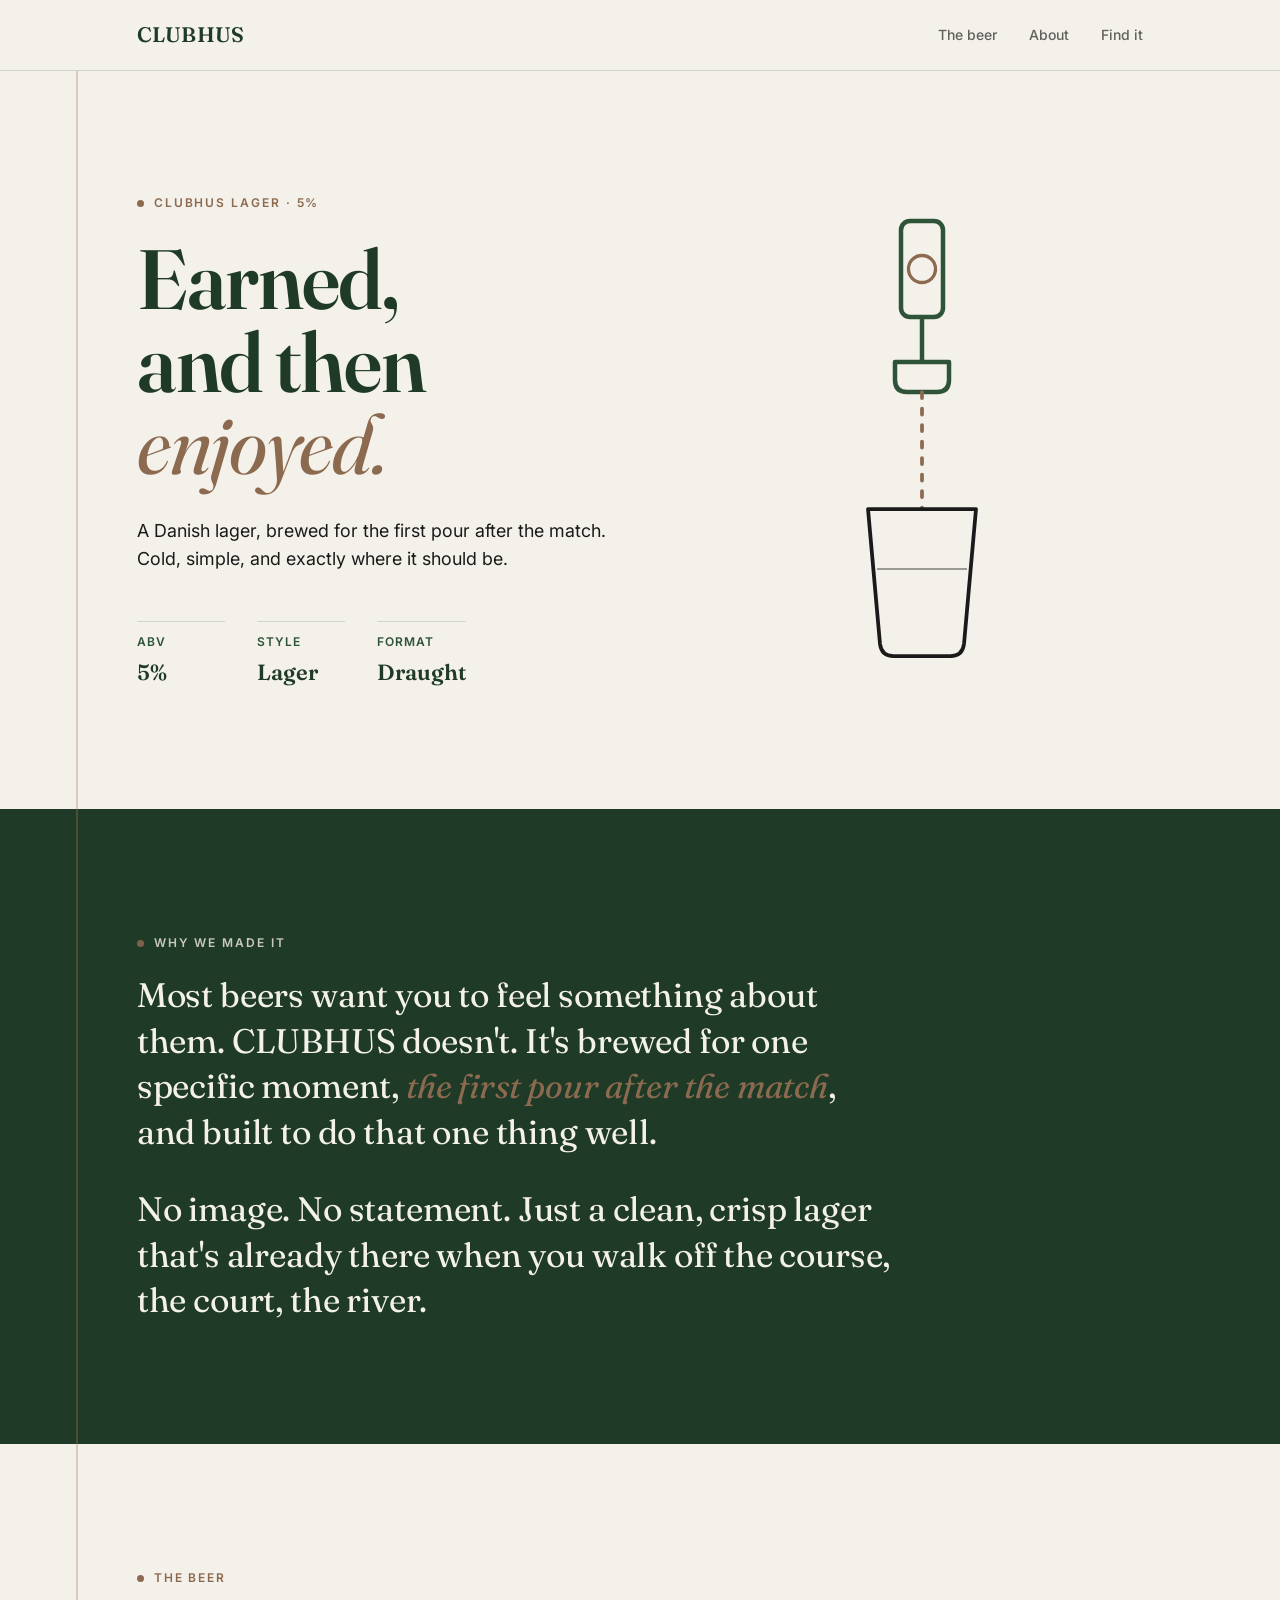
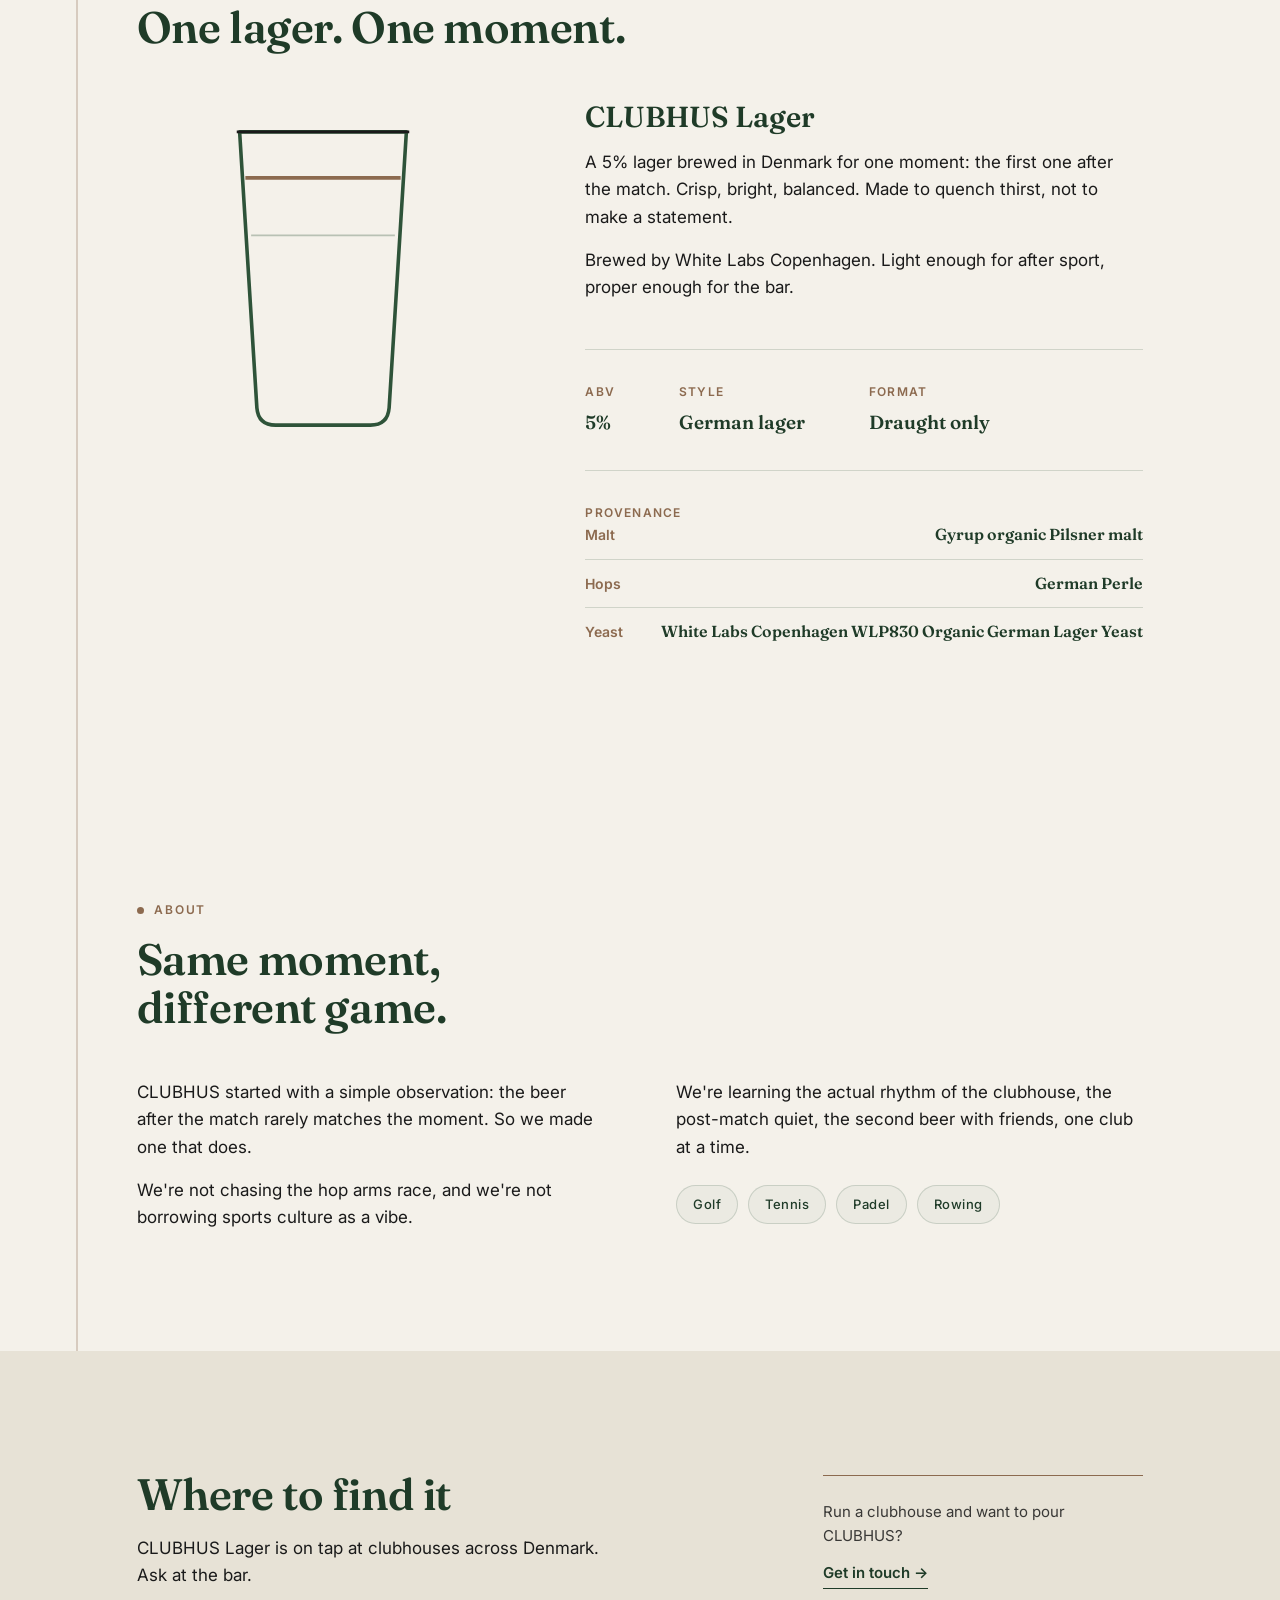
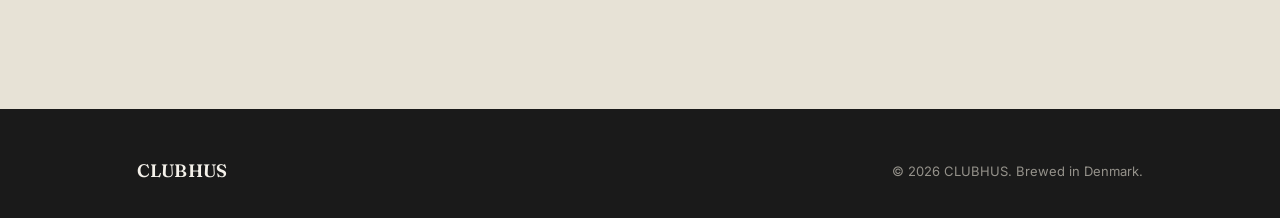
==== commit 7700593a: "Revert hero pour to the graduated flowing dashed stream Co-Authored-By: Claude Opus 4.8 <noreply@ant" ====
--- a/preview.html
+++ b/preview.html
@@ -271,13 +271,12 @@
   width:clamp(210px, 26vw, 300px);
   height:auto;
 }
-/* the pour draws in once as part of the entrance, then holds, no loop */
+/* graduated pour: dashed stream that flows continuously down into the glass */
 .tap-illustration .pour{
-  stroke-dasharray:82;
-  stroke-dashoffset:82;
-  animation:draw 0.9s var(--ease) forwards 0.75s;
-}
-@keyframes draw{ to{stroke-dashoffset:0;} }
+  stroke-dasharray:4 7;
+  animation:flow 1.8s linear infinite;
+}
+@keyframes flow{ to{stroke-dashoffset:-110;} }
 @media (prefers-reduced-motion: reduce){
   .tap-illustration .pour{animation:none; stroke-dashoffset:0;}
 }
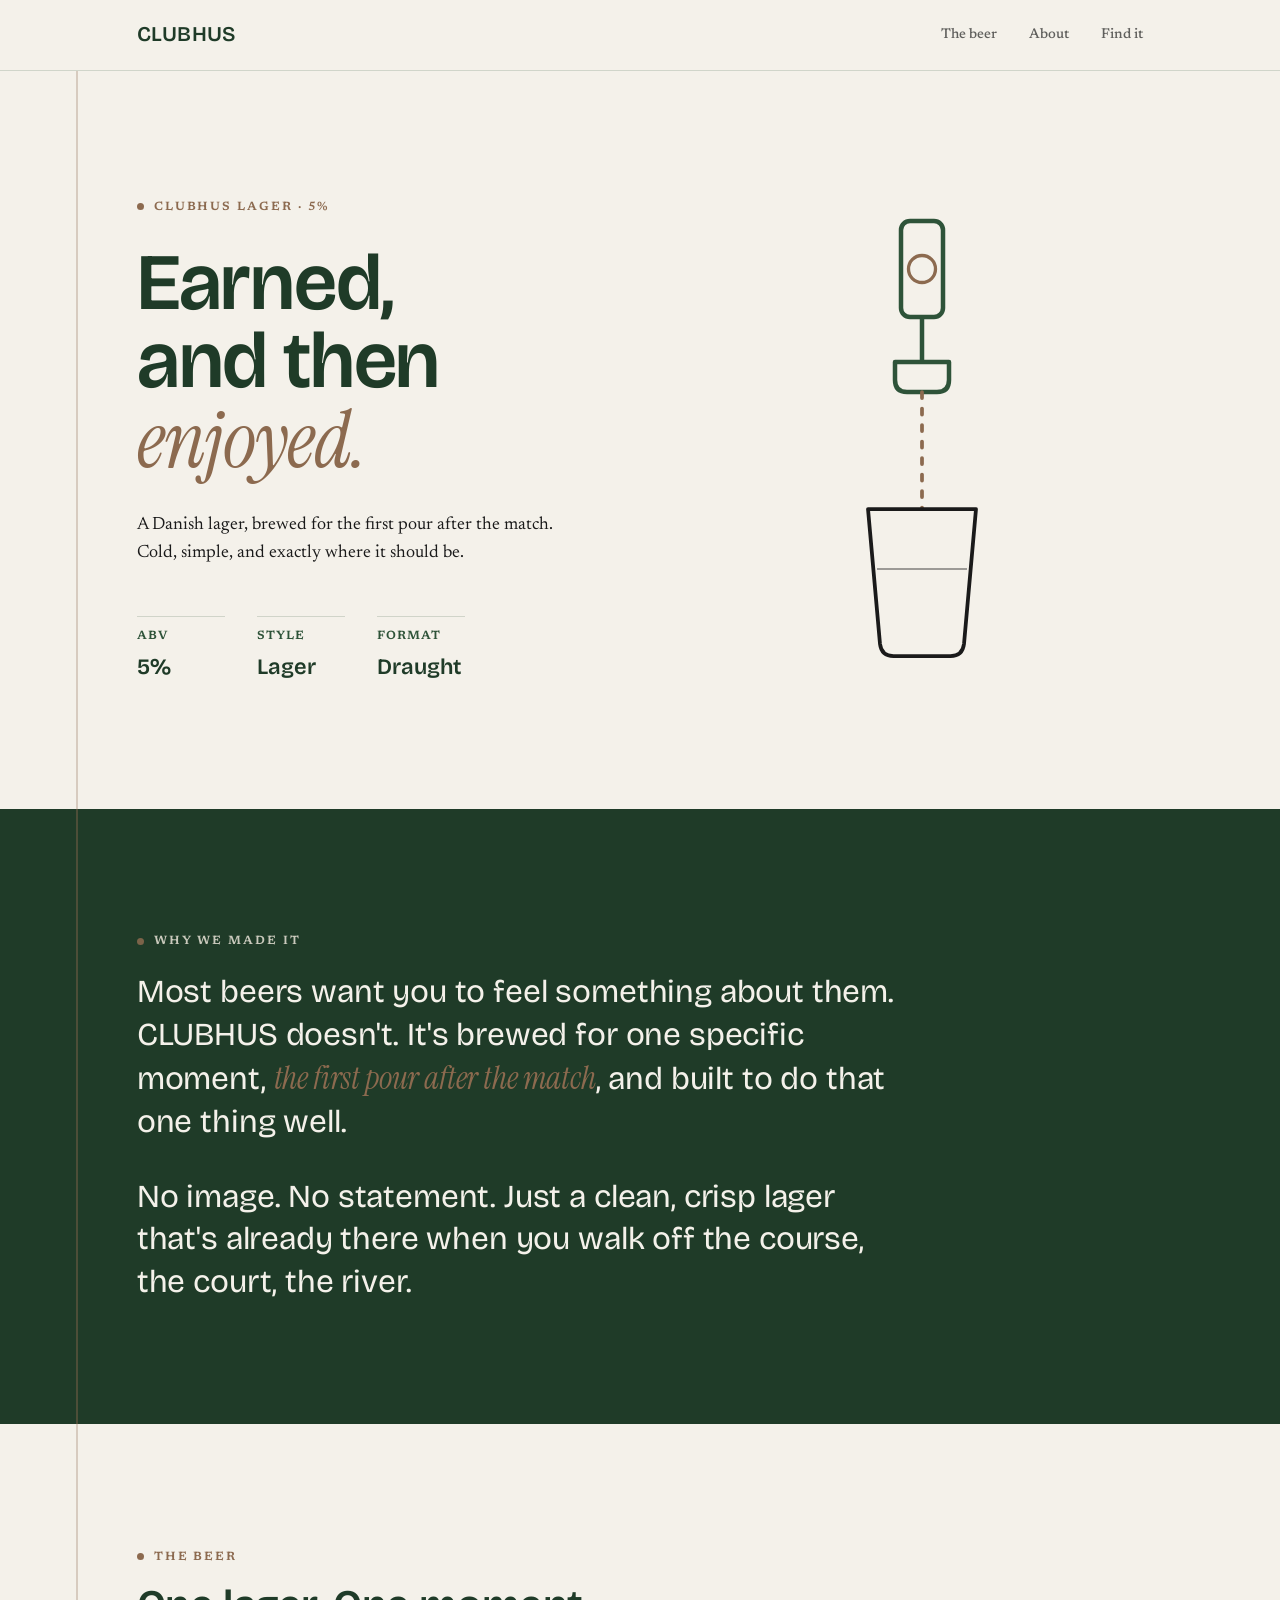
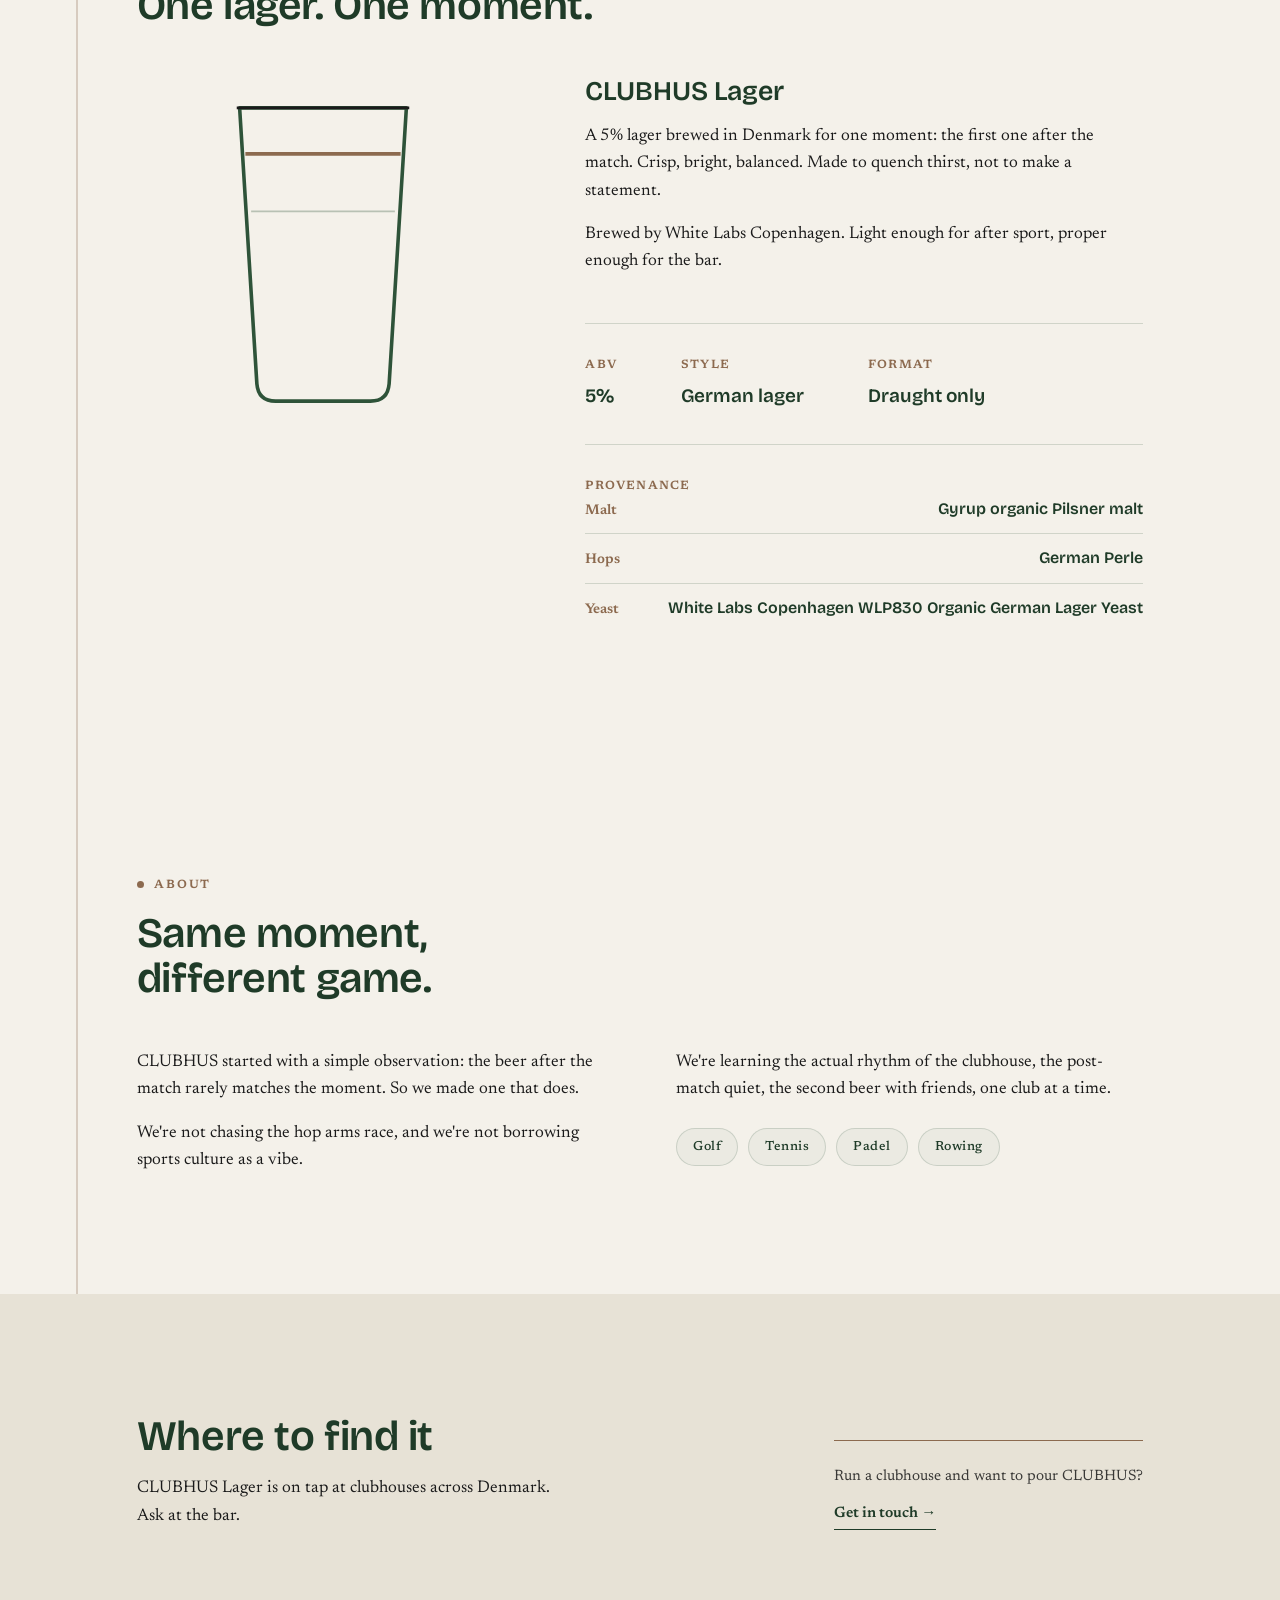
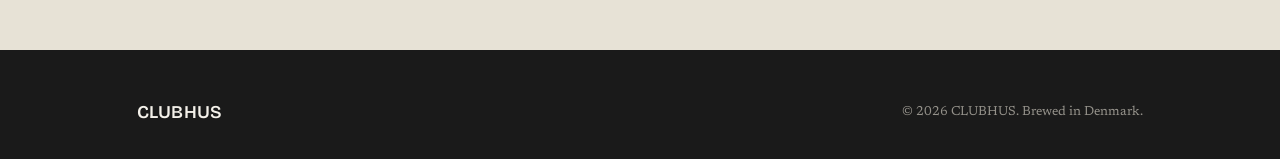
==== commit bee3c39e: "Swap tap-redesign-v2 typography to Bricolage Grotesque + Newsreader Matches the font pairing used in" ====
--- a/preview.html
+++ b/preview.html
@@ -10,7 +10,7 @@
 <script>document.documentElement.classList.add('js');</script>
 <link rel="preconnect" href="https://fonts.googleapis.com">
 <link rel="preconnect" href="https://fonts.gstatic.com" crossorigin>
-<link href="https://fonts.googleapis.com/css2?family=Fraunces:opsz,wght,SOFT,WONK@9..144,300..900,0..100,0..1&family=Inter:wght@400;500;600&display=swap" rel="stylesheet">
+<link href="https://fonts.googleapis.com/css2?family=Bricolage+Grotesque:opsz,wght@12..96,400;12..96,600;12..96,700&family=Newsreader:ital,opsz,wght@0,6..72,400;1,6..72,400&family=Instrument+Serif:ital@1&display=swap" rel="stylesheet">
 <style>
 
 /* ============ TOKENS ============ */
@@ -24,8 +24,9 @@
   --chalk-dim:  #E7E2D6;
   --green-line: rgba(46,83,57,0.18);
 
-  --display: "Fraunces", Georgia, serif;
-  --body: "Inter", -apple-system, BlinkMacSystemFont, "Segoe UI", sans-serif;
+  --display: "Bricolage Grotesque", ui-sans-serif, sans-serif;
+  --body: "Newsreader", Georgia, serif;
+  --accent: "Instrument Serif", Georgia, serif;
 
   --container: 1160px;
   --gutter: clamp(22px, 6vw, 96px);
@@ -40,10 +41,10 @@
   --section-y: clamp(72px, 10vw, 120px);
 
   /* type scale: display steps down cleanly h1 > h2 > h3 > lead > body */
-  --fs-display:  clamp(46px, 6.6vw, 84px);
-  --fs-lead:     clamp(23px, 3vw, 34px);
-  --fs-h2:       clamp(29px, 3.6vw, 44px);
-  --fs-h3:       clamp(22px, 2.3vw, 29px);
+  --fs-display:  clamp(44px, 6.4vw, 80px);
+  --fs-lead:     clamp(22px, 2.8vw, 32px);
+  --fs-h2:       clamp(28px, 3.4vw, 42px);
+  --fs-h3:       clamp(21px, 2.2vw, 27px);
   --fs-body-lg:  clamp(17px, 1.4vw, 19px);
   --fs-body:     17px;
 
@@ -215,6 +216,7 @@
   margin:var(--space-3) 0 var(--space-4);
 }
 .hero h1 em{
+  font-family:var(--accent);
   font-style:italic;
   font-weight:400;
   color:var(--wood);
@@ -315,6 +317,7 @@
 }
 .manifesto-text + .manifesto-text{margin-top:var(--space-4);}
 .manifesto-text .accent{
+  font-family:var(--accent);
   color:var(--wood);
   font-style:italic;
 }
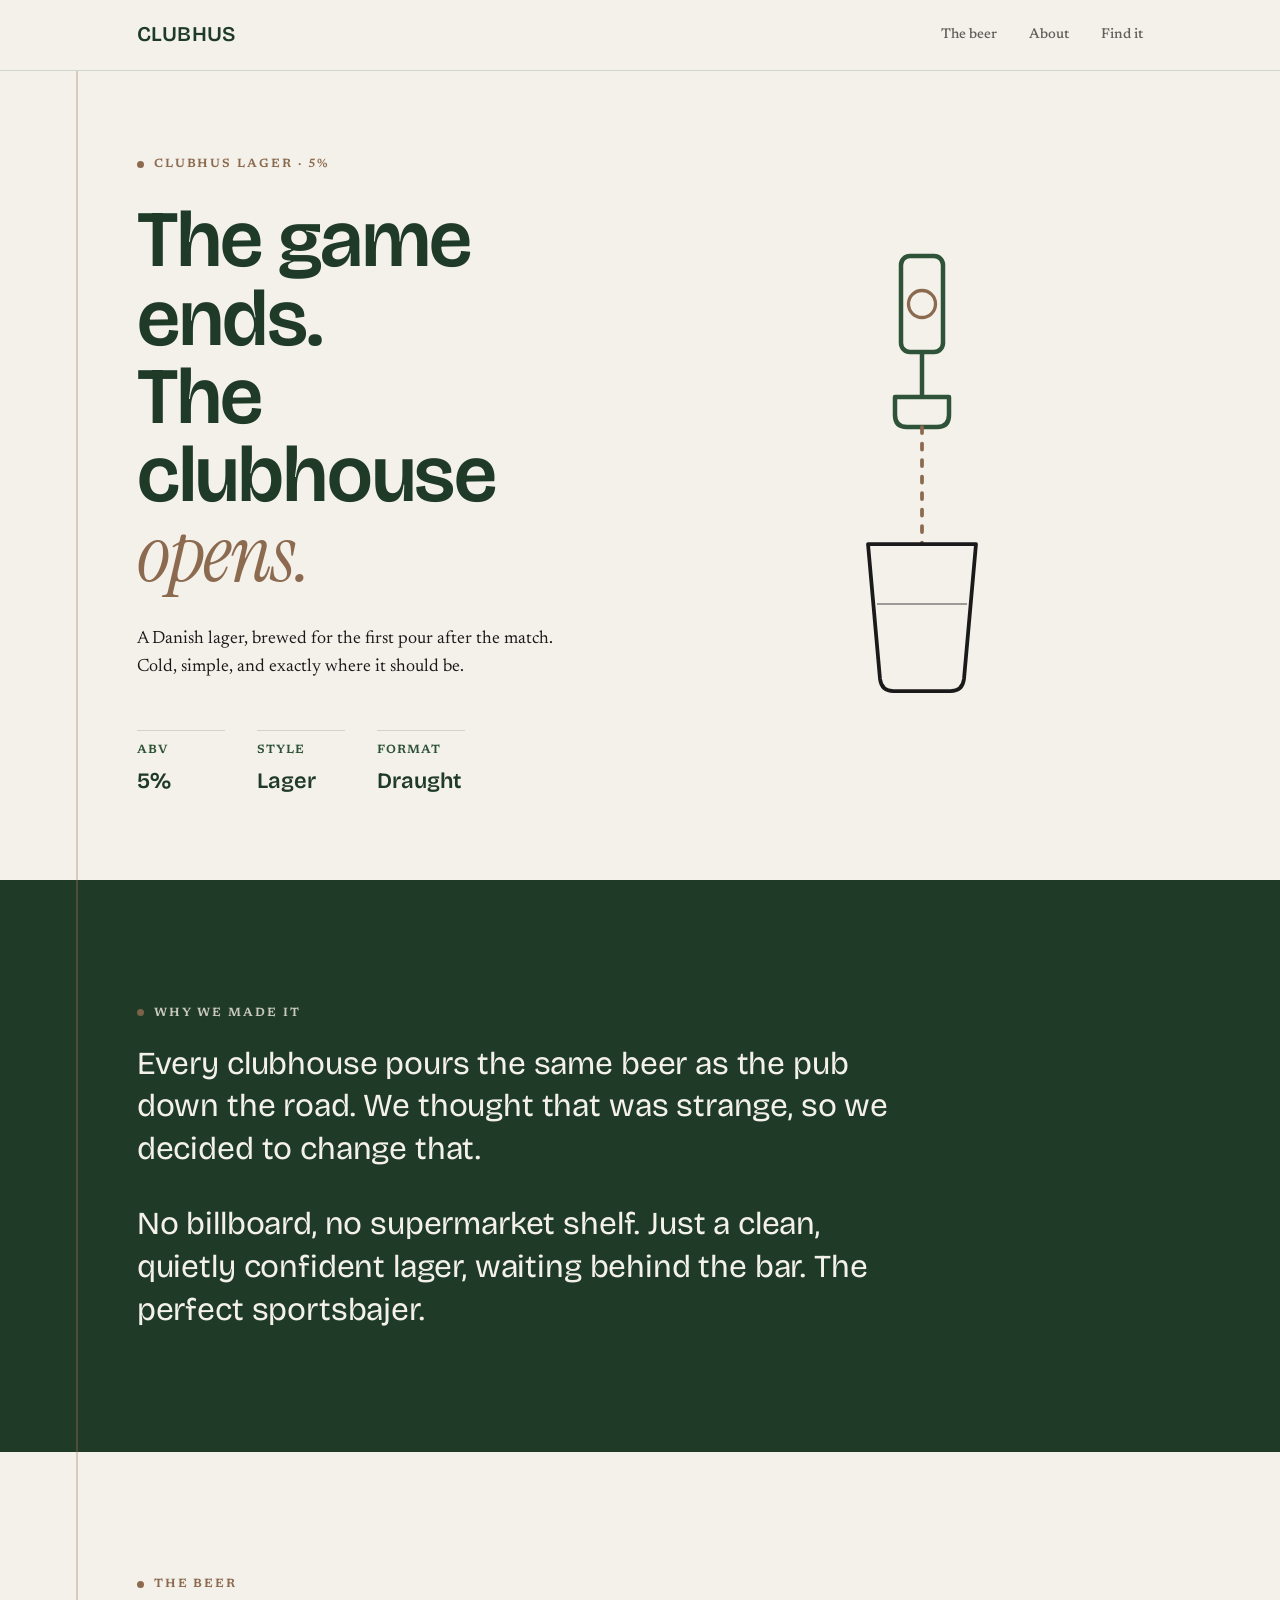
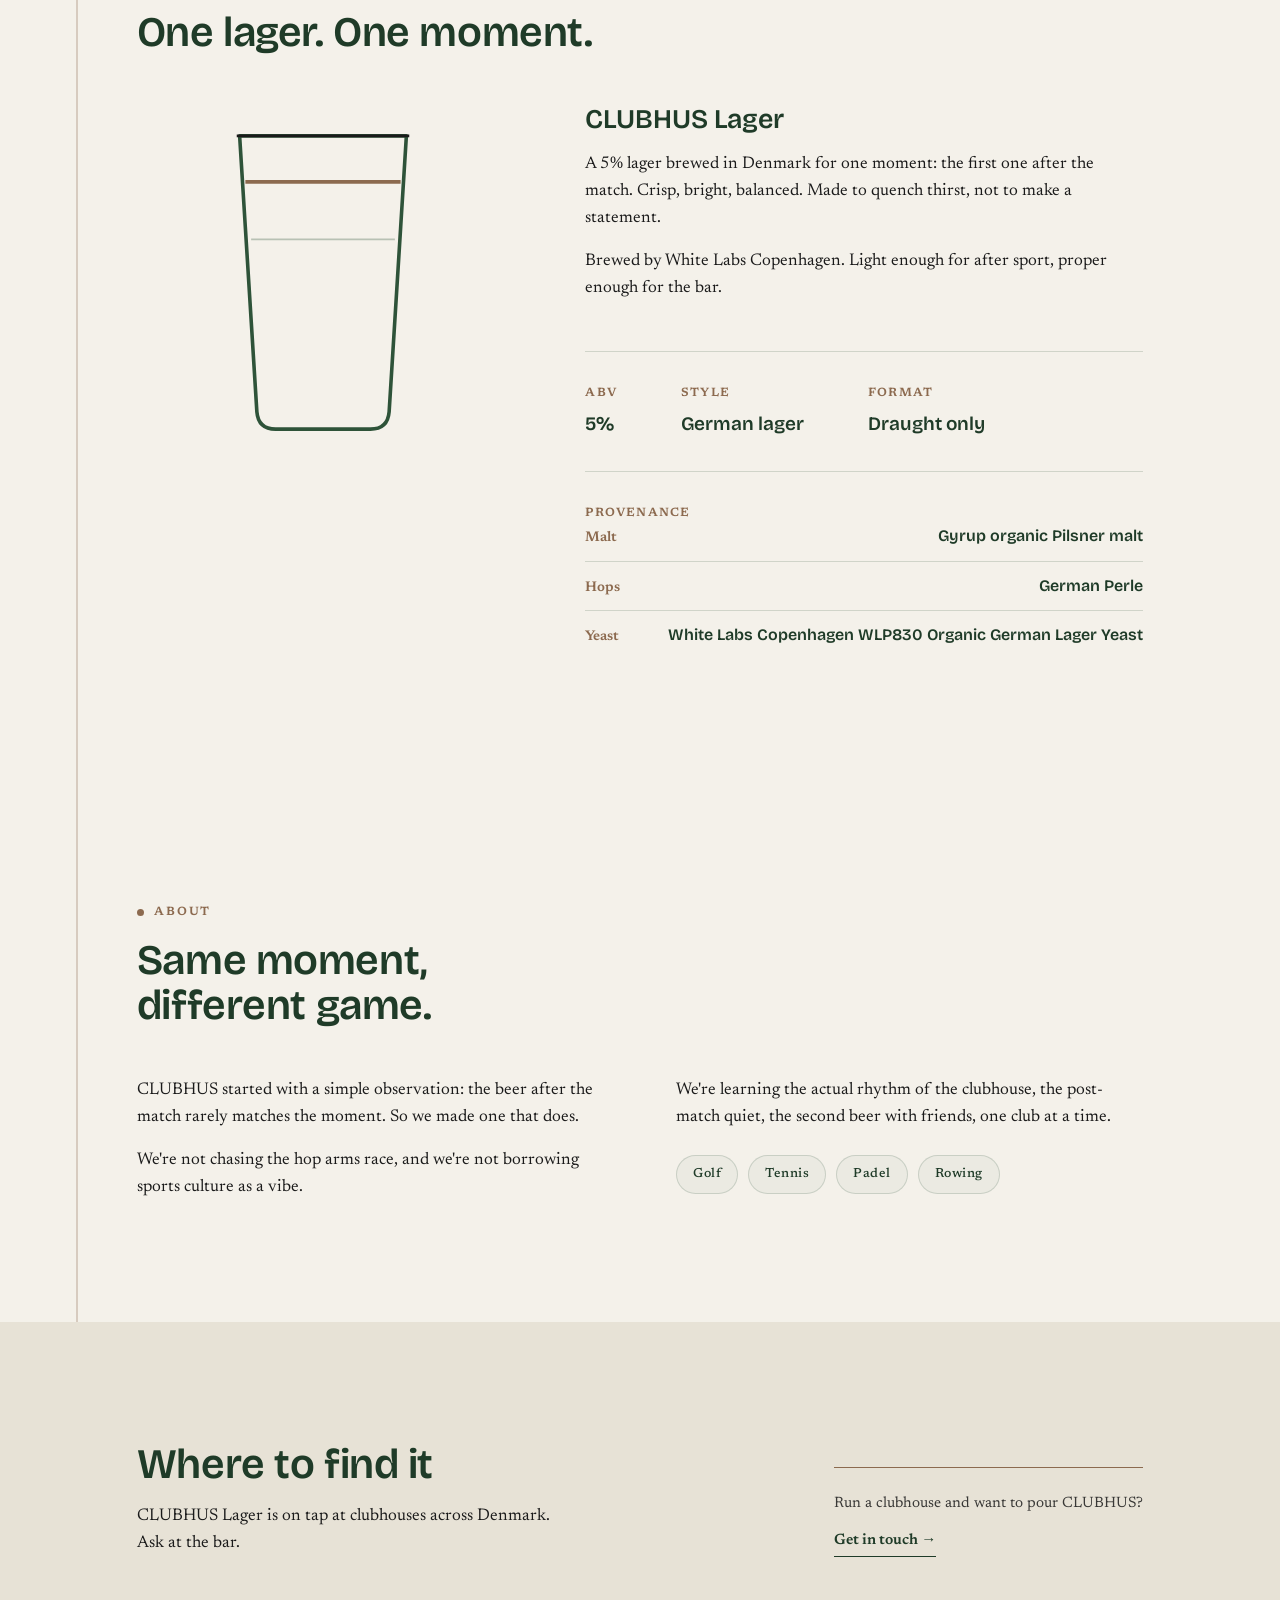
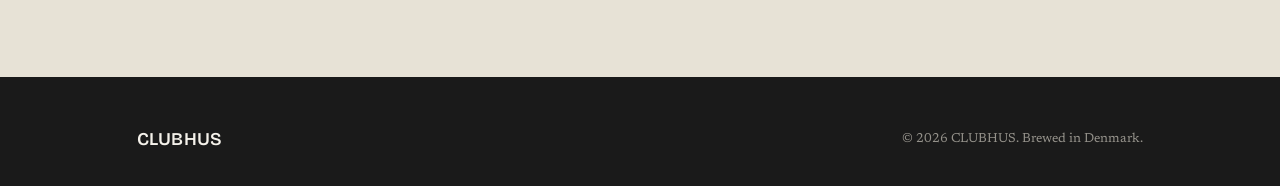
==== commit b061b3c6: "Rework hero headline and manifesto copy on tap-redesign-v2 - Hero: "Earned, and then enjoyed." -> "T" ====
--- a/preview.html
+++ b/preview.html
@@ -564,7 +564,7 @@
     <div class="wrap hero-grid">
       <div>
         <div class="plaque hero-eyebrow">CLUBHUS Lager &middot; 5%</div>
-        <h1>Earned,<br>and then <em>enjoyed.</em></h1>
+        <h1>The game ends.<br>The clubhouse <em>opens.</em></h1>
         <p>A Danish lager, brewed for the first pour after the match. Cold, simple, and exactly where it should be.</p>
         <div class="hero-meta">
           <div class="meta-item">ABV<b>5%</b></div>
@@ -596,13 +596,12 @@
     <div class="wrap reveal">
       <div class="plaque">Why we made it</div>
       <p class="manifesto-text">
-        Most beers want you to feel something about them. CLUBHUS doesn't.
-        It's brewed for one specific moment, <span class="accent">the first pour after the match</span>,
-        and built to do that one thing well.
+        Every clubhouse pours the same beer as the pub down the road.
+        We thought that was strange, so we decided to change that.
       </p>
       <p class="manifesto-text">
-        No image. No statement. Just a clean, crisp lager that's already
-        there when you walk off the course, the court, the river.
+        No billboard, no supermarket shelf. Just a clean, quietly confident
+        lager, waiting behind the bar. The perfect sportsbajer.
       </p>
     </div>
   </section>
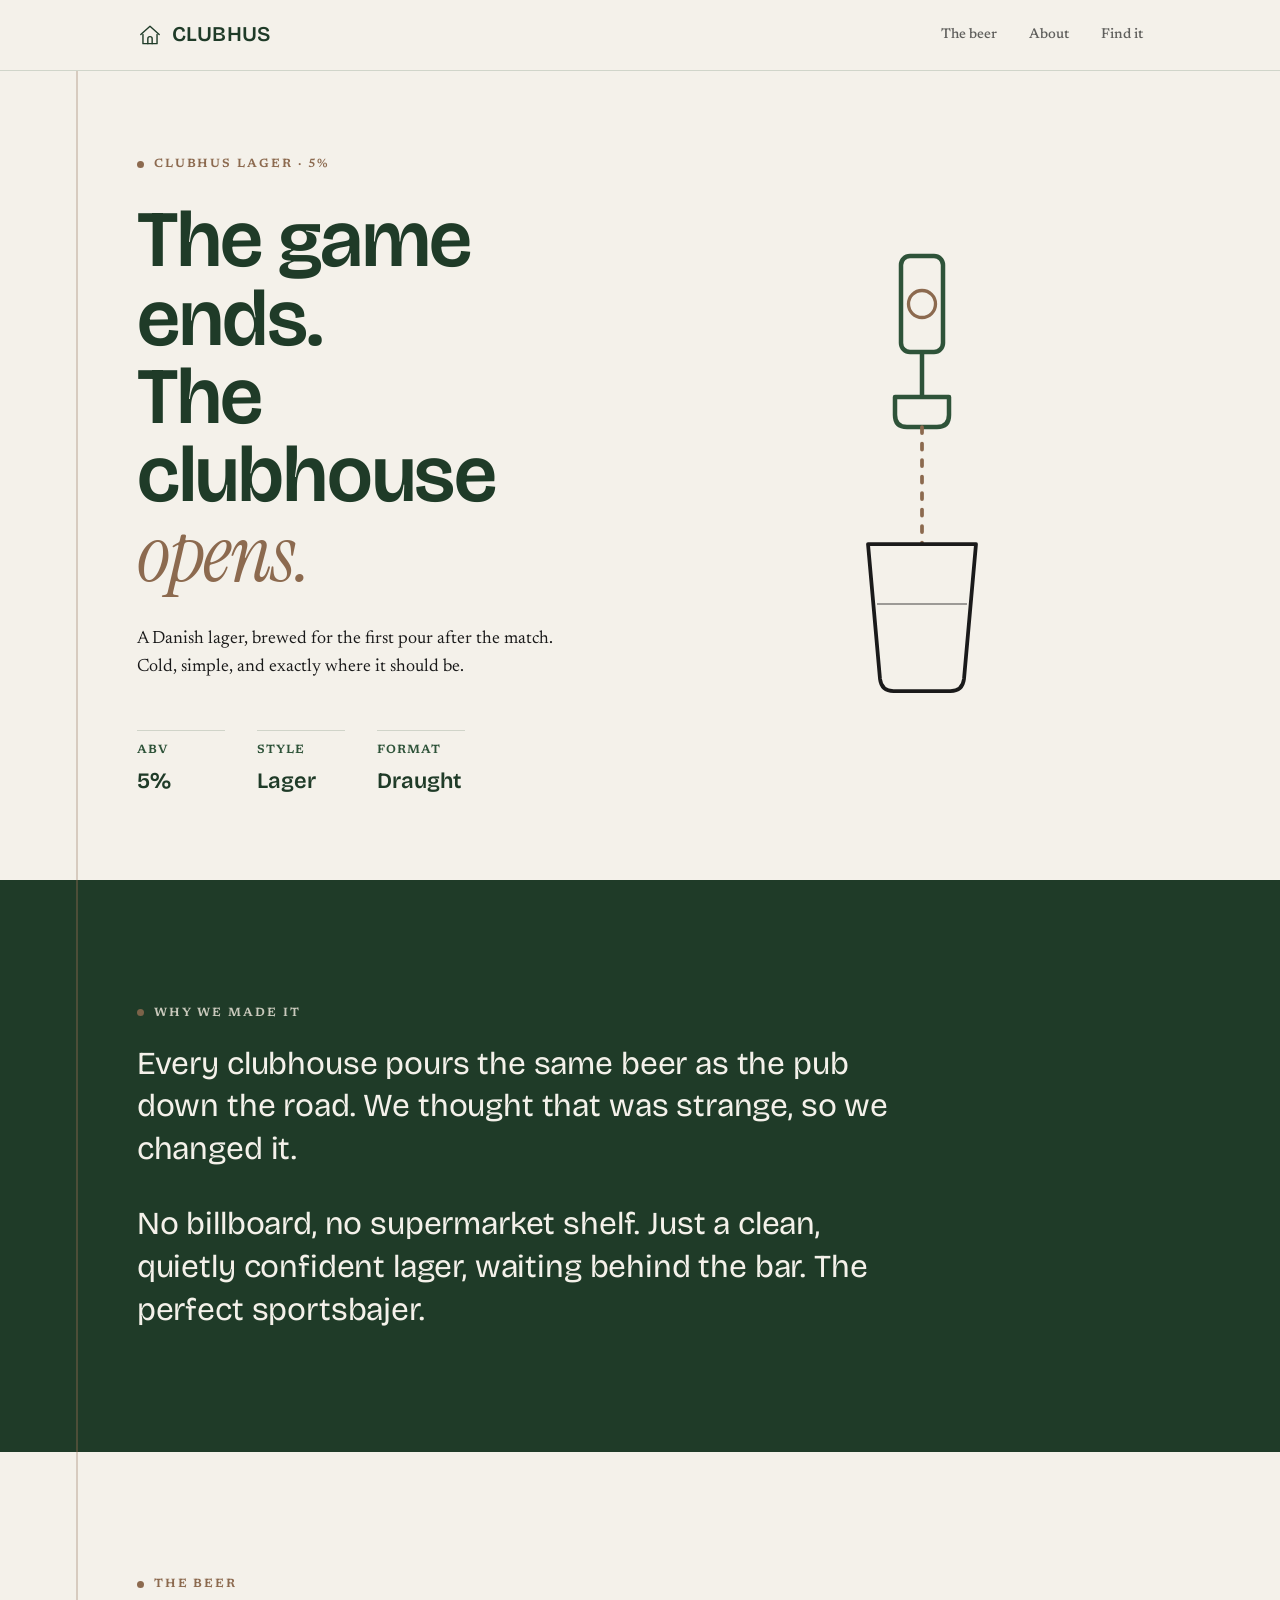
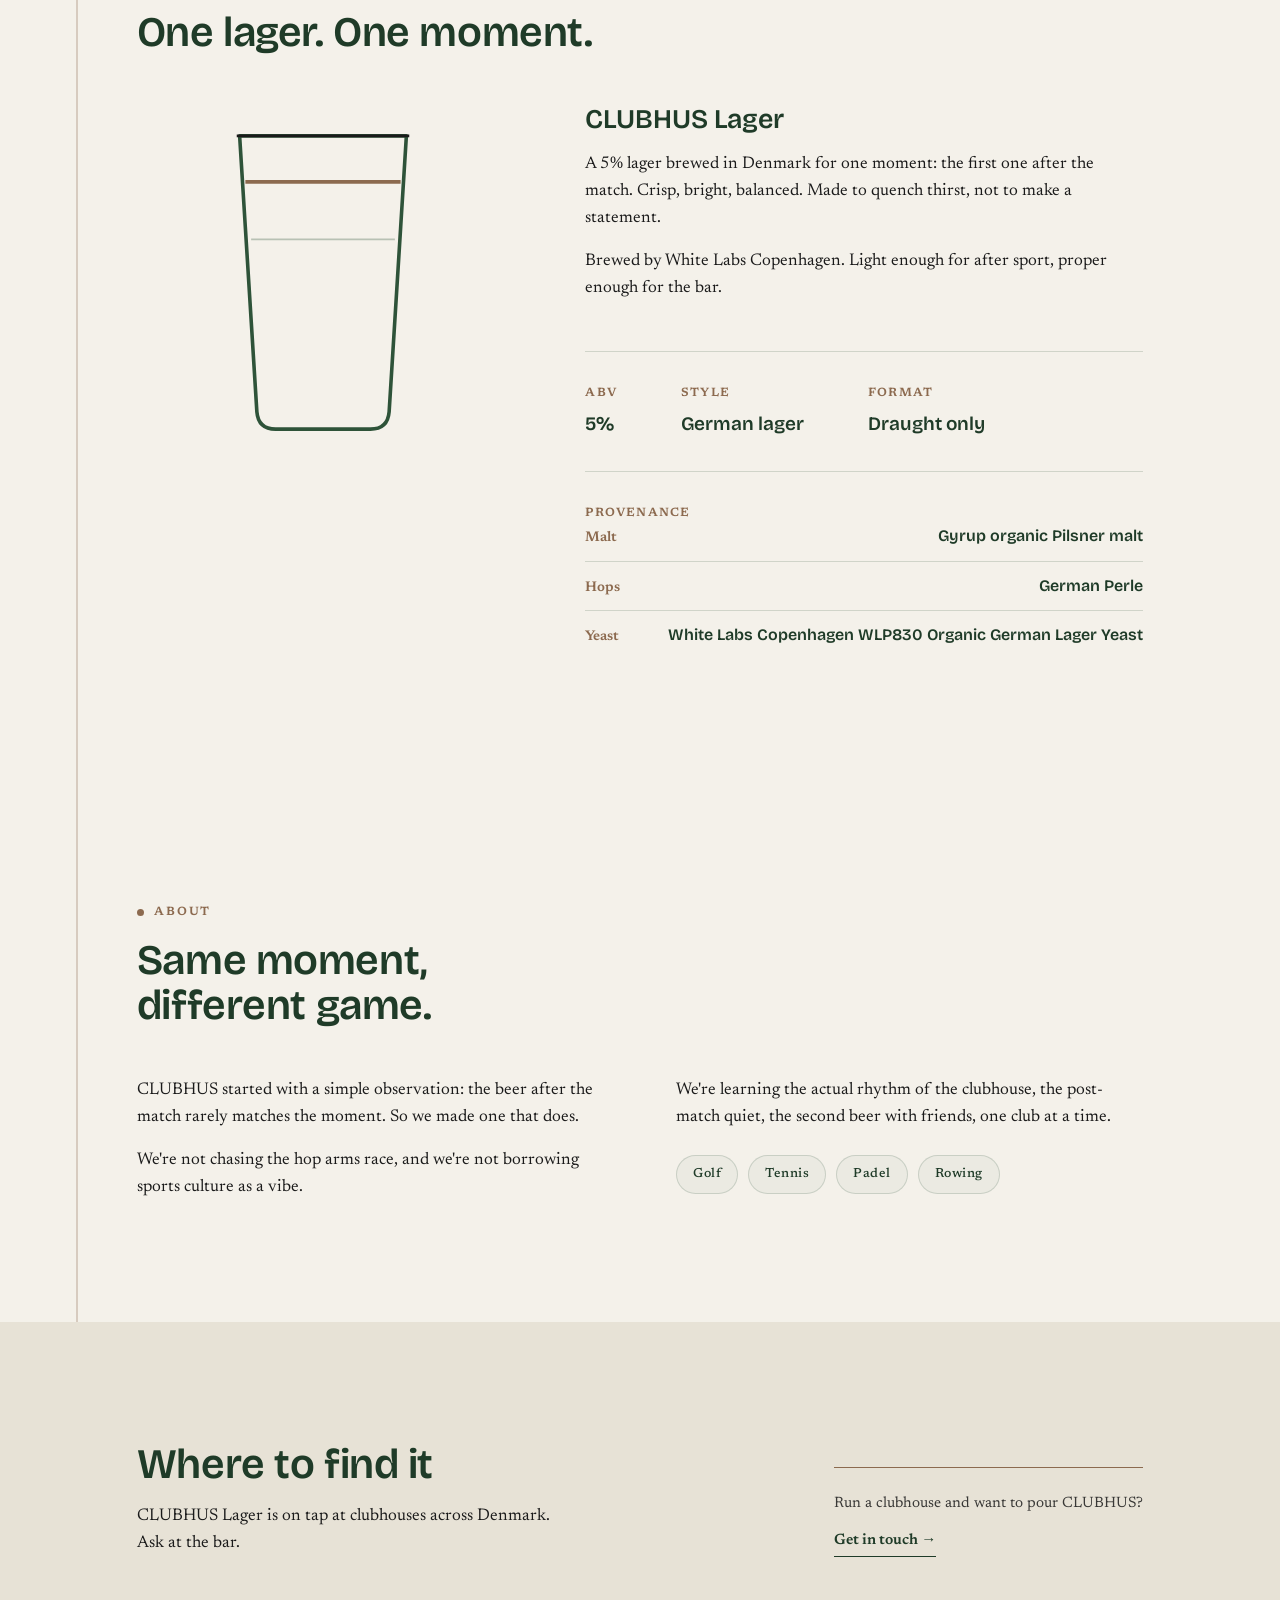
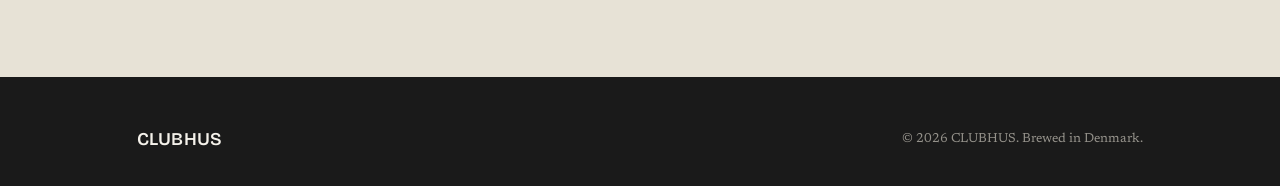
==== commit 39af666e: "Add house mark to header + favicon, sharpen manifesto, record type lock - Header: house line-mark (n" ====
--- a/preview.html
+++ b/preview.html
@@ -7,6 +7,7 @@
 <meta name="description" content="CLUBHUS Lager. A 5% Danish lager, brewed for the first pour after the match. Draught only.">
 <meta name="theme-color" content="#2E5339">
 <meta name="robots" content="noindex, nofollow">
+<link rel="icon" href="data:image/svg+xml,%3Csvg xmlns='http://www.w3.org/2000/svg' viewBox='0 0 48 48'%3E%3Crect width='48' height='48' rx='10' fill='%232E5339'/%3E%3Cg fill='none' stroke='%23F4F1EA' stroke-width='2.6' stroke-linecap='round' stroke-linejoin='round'%3E%3Cpath d='M11 25 L24 12 L37 25'/%3E%3Cpath d='M15 25 L15 37 L33 37 L33 25'/%3E%3Cpath d='M20.6 37 L20.6 31 a3.4 3.4 0 0 1 6.8 0 L27.4 37'/%3E%3C/g%3E%3C/svg%3E">
 <script>document.documentElement.classList.add('js');</script>
 <link rel="preconnect" href="https://fonts.googleapis.com">
 <link rel="preconnect" href="https://fonts.gstatic.com" crossorigin>
@@ -68,8 +69,10 @@
   overflow-x:hidden;
 }
 
-/* Every display element shares one serif treatment and optical sizing,
-   so Fraunces gets its age at large sizes and stays legible when small. */
+/* LOCKED TYPE SYSTEM: Bricolage Grotesque (display) + Newsreader (body)
+   + Instrument Serif (italic accent). Every display element shares one
+   treatment with optical sizing on, so it holds from 12px labels up to
+   the hero. */
 h1, h2, h3, .wordmark, .footer-word, .fact dd, .provenance dd, .manifesto-text, .meta-item b{
   font-family:var(--display);
   font-optical-sizing:auto;
@@ -163,6 +166,18 @@
   align-items:center;
   justify-content:space-between;
 }
+.brand{
+  display:inline-flex;
+  align-items:center;
+  gap:9px;
+  text-decoration:none;
+}
+.brand-mark{
+  width:26px;
+  height:26px;
+  color:var(--green-deep);
+  flex:none;
+}
 .wordmark{
   font-weight:600;
   font-size:21px;
@@ -547,7 +562,14 @@
 
 <header>
   <nav class="nav">
-    <a href="#top" class="wordmark">CLUBHUS</a>
+    <a href="#top" class="brand" aria-label="CLUBHUS home">
+      <svg class="brand-mark" viewBox="0 0 48 48" fill="none" stroke="currentColor" stroke-width="2.6" stroke-linecap="round" stroke-linejoin="round" aria-hidden="true">
+        <path d="M7,23 L24,8 L41,23"/>
+        <path d="M11,23 L11,40 L37,40 L37,23"/>
+        <path d="M20,40 L20,31 a4,4 0 0 1 8,0 L28,40"/>
+      </svg>
+      <span class="wordmark">CLUBHUS</span>
+    </a>
     <ul class="nav-links">
       <li><a href="#beer">The beer</a></li>
       <li><a href="#about">About</a></li>
@@ -597,7 +619,7 @@
       <div class="plaque">Why we made it</div>
       <p class="manifesto-text">
         Every clubhouse pours the same beer as the pub down the road.
-        We thought that was strange, so we decided to change that.
+        We thought that was strange, so we changed it.
       </p>
       <p class="manifesto-text">
         No billboard, no supermarket shelf. Just a clean, quietly confident
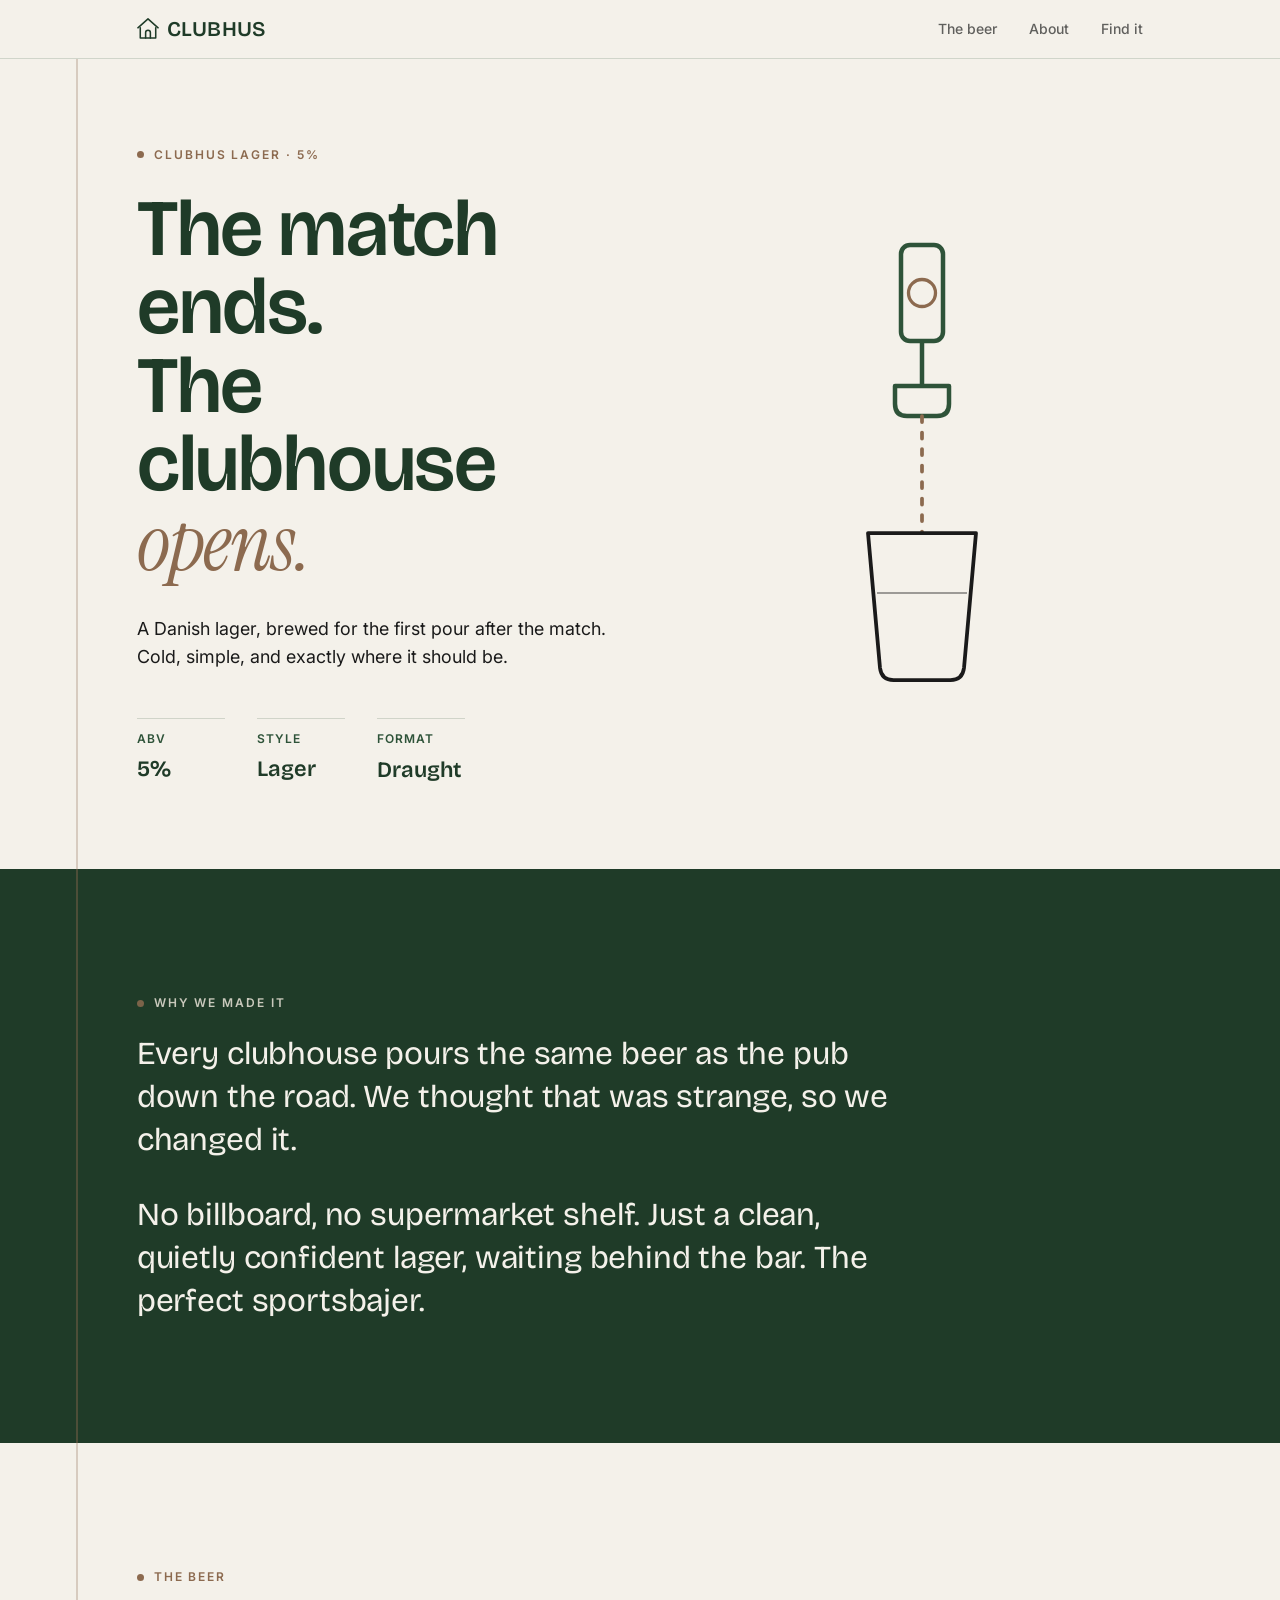
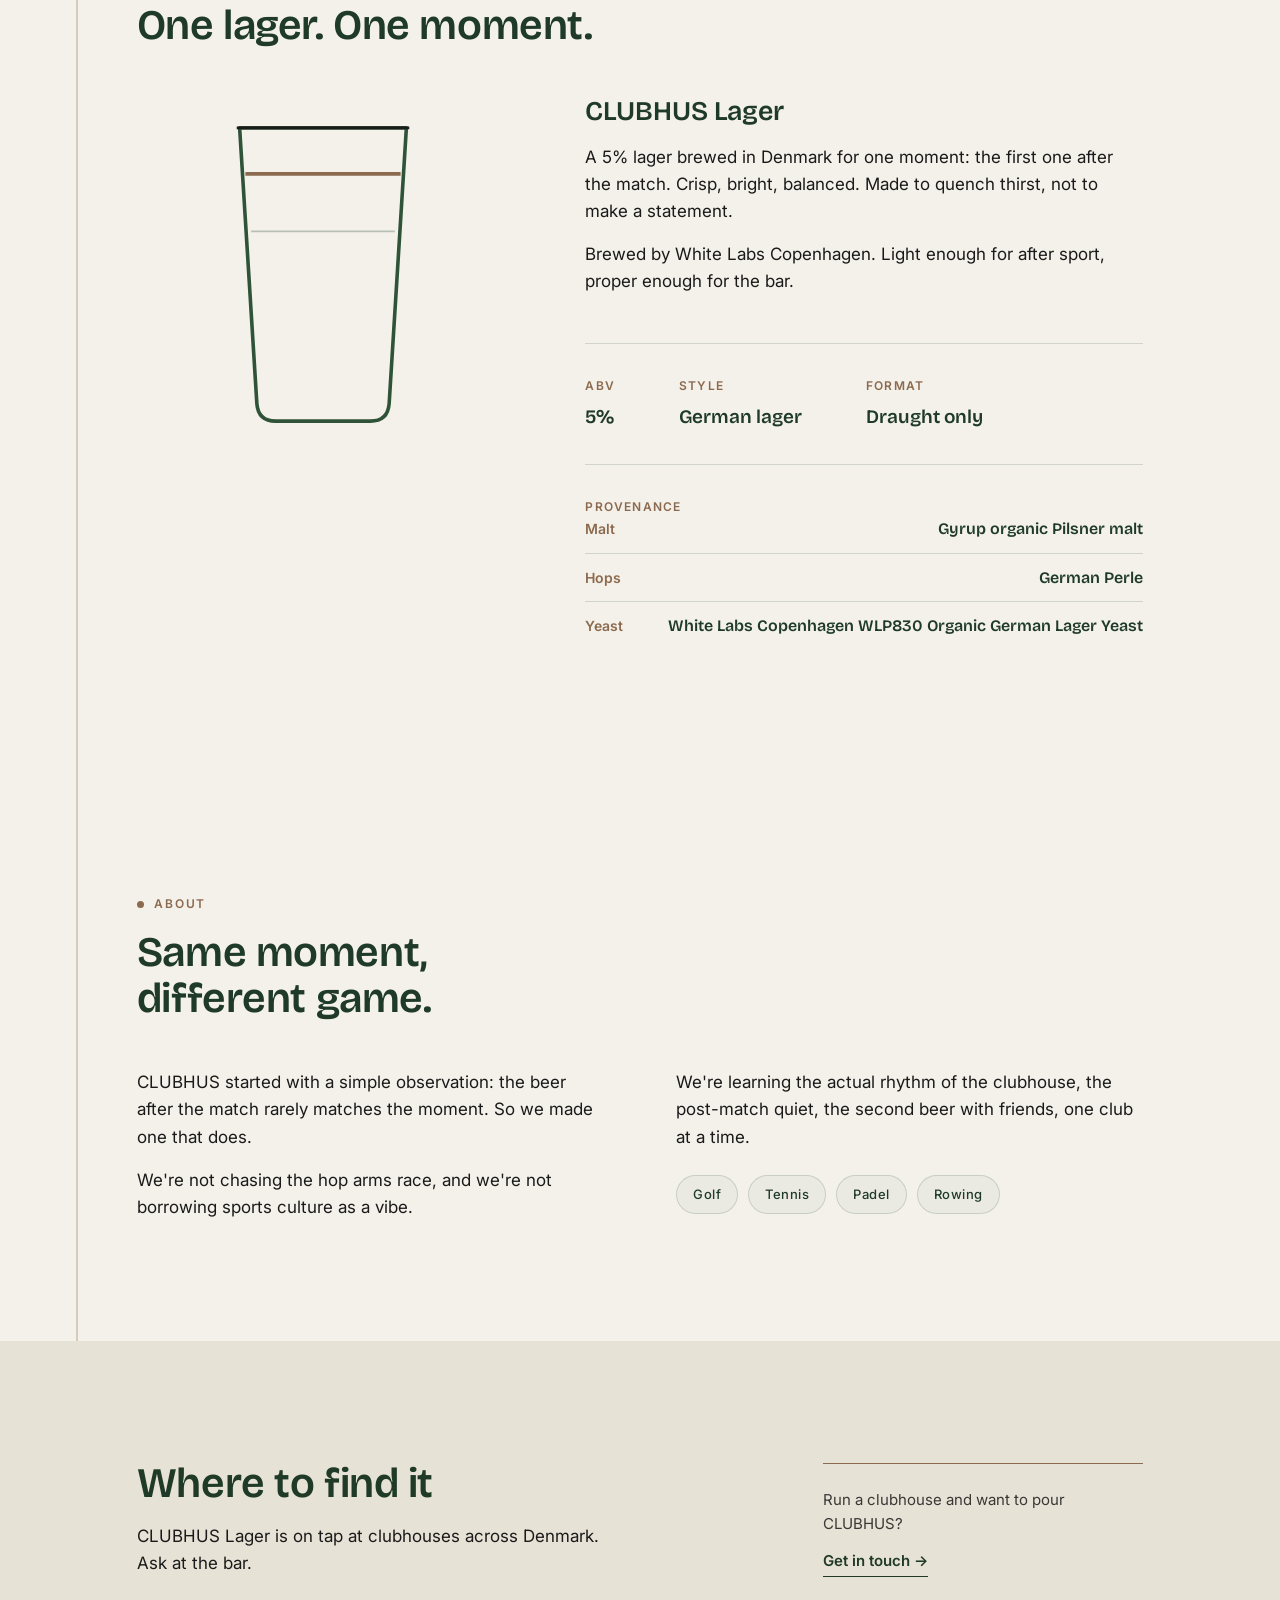
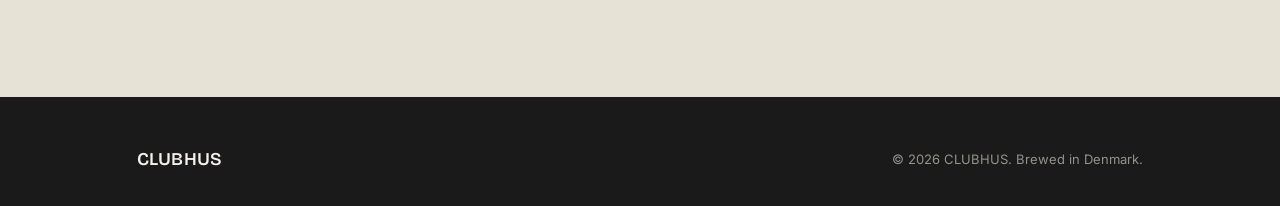
==== commit a7ca50e6: "Revert body text to Inter, hero game->match, tune header lockup - Main/body text font reverted to In" ====
--- a/preview.html
+++ b/preview.html
@@ -11,7 +11,7 @@
 <script>document.documentElement.classList.add('js');</script>
 <link rel="preconnect" href="https://fonts.googleapis.com">
 <link rel="preconnect" href="https://fonts.gstatic.com" crossorigin>
-<link href="https://fonts.googleapis.com/css2?family=Bricolage+Grotesque:opsz,wght@12..96,400;12..96,600;12..96,700&family=Newsreader:ital,opsz,wght@0,6..72,400;1,6..72,400&family=Instrument+Serif:ital@1&display=swap" rel="stylesheet">
+<link href="https://fonts.googleapis.com/css2?family=Bricolage+Grotesque:opsz,wght@12..96,400;12..96,600;12..96,700&family=Inter:wght@400;500;600&family=Instrument+Serif:ital@1&display=swap" rel="stylesheet">
 <style>
 
 /* ============ TOKENS ============ */
@@ -26,7 +26,7 @@
   --green-line: rgba(46,83,57,0.18);
 
   --display: "Bricolage Grotesque", ui-sans-serif, sans-serif;
-  --body: "Newsreader", Georgia, serif;
+  --body: "Inter", -apple-system, BlinkMacSystemFont, "Segoe UI", sans-serif;
   --accent: "Instrument Serif", Georgia, serif;
 
   --container: 1160px;
@@ -69,10 +69,10 @@
   overflow-x:hidden;
 }
 
-/* LOCKED TYPE SYSTEM: Bricolage Grotesque (display) + Newsreader (body)
-   + Instrument Serif (italic accent). Every display element shares one
-   treatment with optical sizing on, so it holds from 12px labels up to
-   the hero. */
+/* LOCKED TYPE SYSTEM: Bricolage Grotesque (display) + Inter (body/main
+   text) + Instrument Serif (italic accent). Every display element shares
+   one treatment with optical sizing on, so it holds from 12px labels up
+   to the hero. */
 h1, h2, h3, .wordmark, .footer-word, .fact dd, .provenance dd, .manifesto-text, .meta-item b{
   font-family:var(--display);
   font-optical-sizing:auto;
@@ -169,18 +169,21 @@
 .brand{
   display:inline-flex;
   align-items:center;
-  gap:9px;
+  gap:8px;
   text-decoration:none;
 }
 .brand-mark{
-  width:26px;
-  height:26px;
+  width:22px;
+  height:auto;
   color:var(--green-deep);
   flex:none;
+  position:relative;
+  top:-0.5px; /* optical: sit the roofline against the cap height */
 }
 .wordmark{
   font-weight:600;
   font-size:21px;
+  line-height:1;
   letter-spacing:0.01em;
   color:var(--green-deep);
   text-decoration:none;
@@ -563,7 +566,7 @@
 <header>
   <nav class="nav">
     <a href="#top" class="brand" aria-label="CLUBHUS home">
-      <svg class="brand-mark" viewBox="0 0 48 48" fill="none" stroke="currentColor" stroke-width="2.6" stroke-linecap="round" stroke-linejoin="round" aria-hidden="true">
+      <svg class="brand-mark" viewBox="5.5 6.5 37 35" fill="none" stroke="currentColor" stroke-width="2.6" stroke-linecap="round" stroke-linejoin="round" aria-hidden="true">
         <path d="M7,23 L24,8 L41,23"/>
         <path d="M11,23 L11,40 L37,40 L37,23"/>
         <path d="M20,40 L20,31 a4,4 0 0 1 8,0 L28,40"/>
@@ -586,7 +589,7 @@
     <div class="wrap hero-grid">
       <div>
         <div class="plaque hero-eyebrow">CLUBHUS Lager &middot; 5%</div>
-        <h1>The game ends.<br>The clubhouse <em>opens.</em></h1>
+        <h1>The match ends.<br>The clubhouse <em>opens.</em></h1>
         <p>A Danish lager, brewed for the first pour after the match. Cold, simple, and exactly where it should be.</p>
         <div class="hero-meta">
           <div class="meta-item">ABV<b>5%</b></div>
